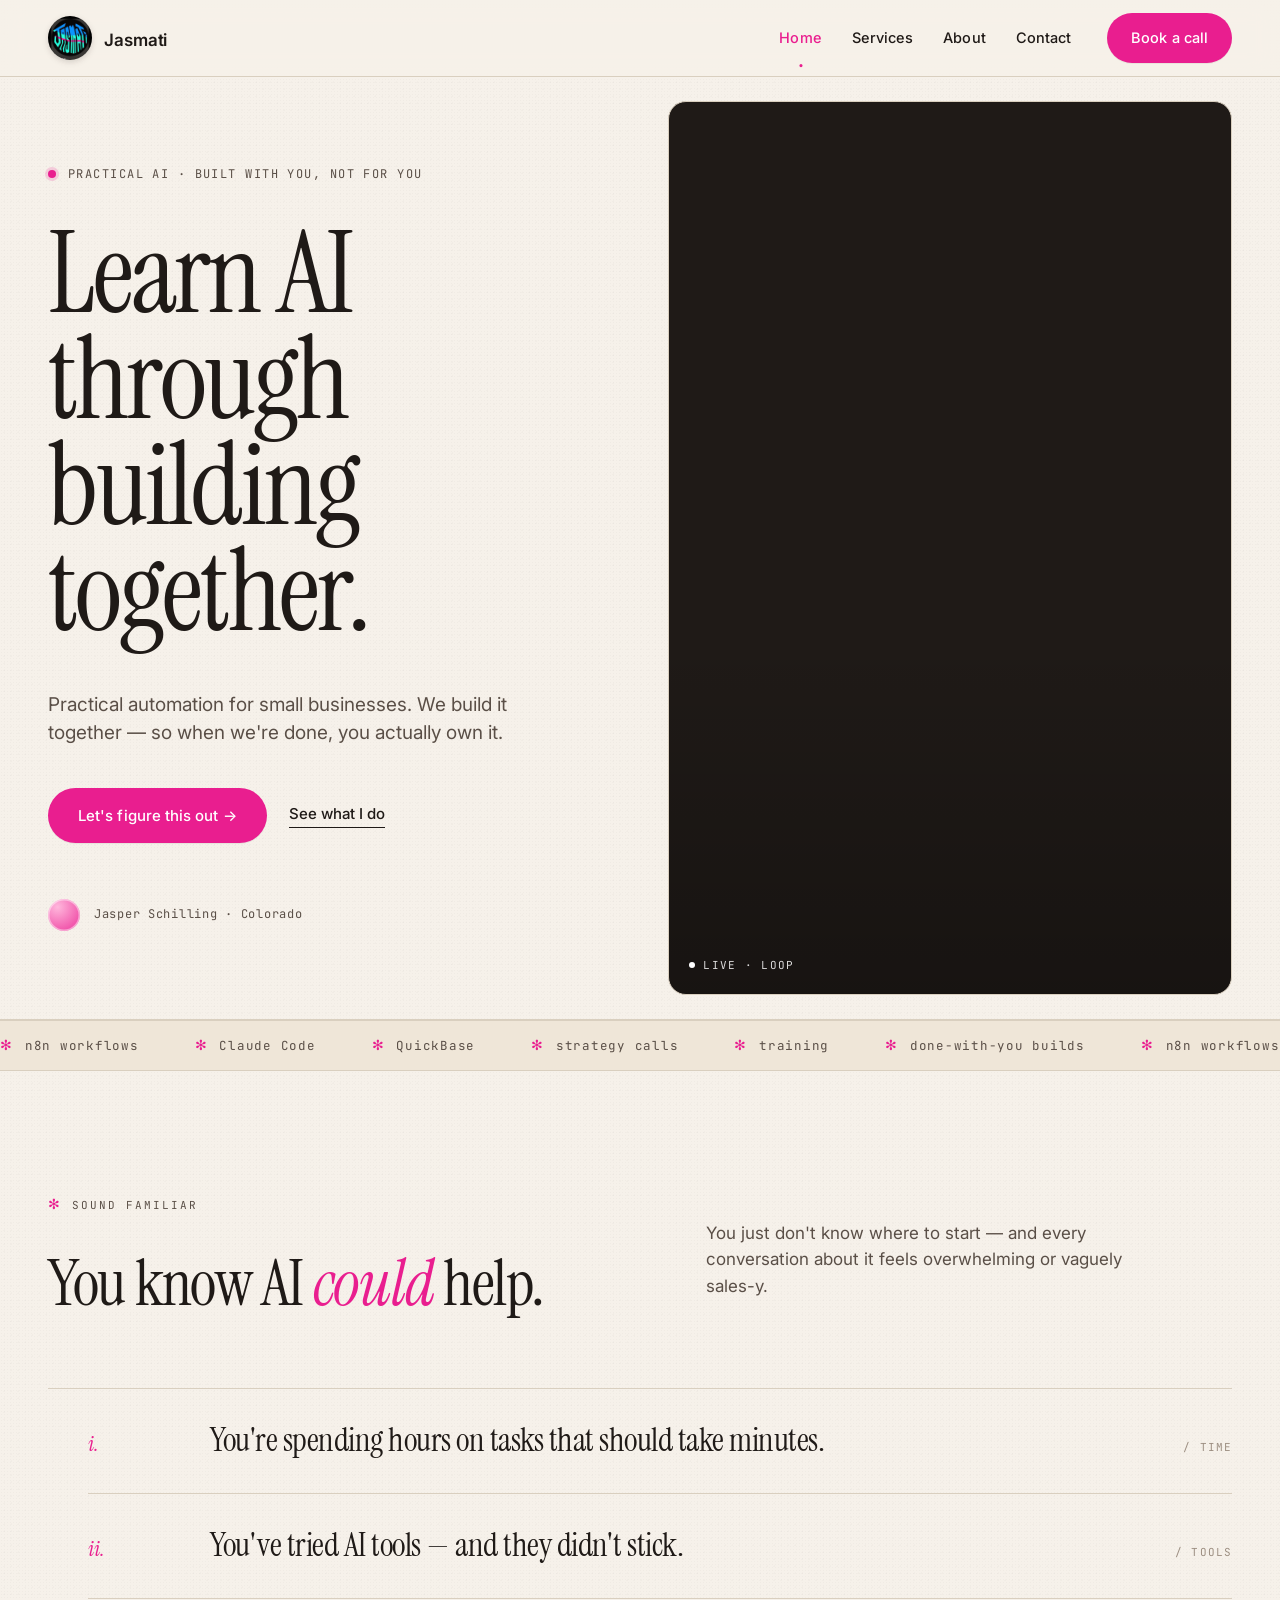
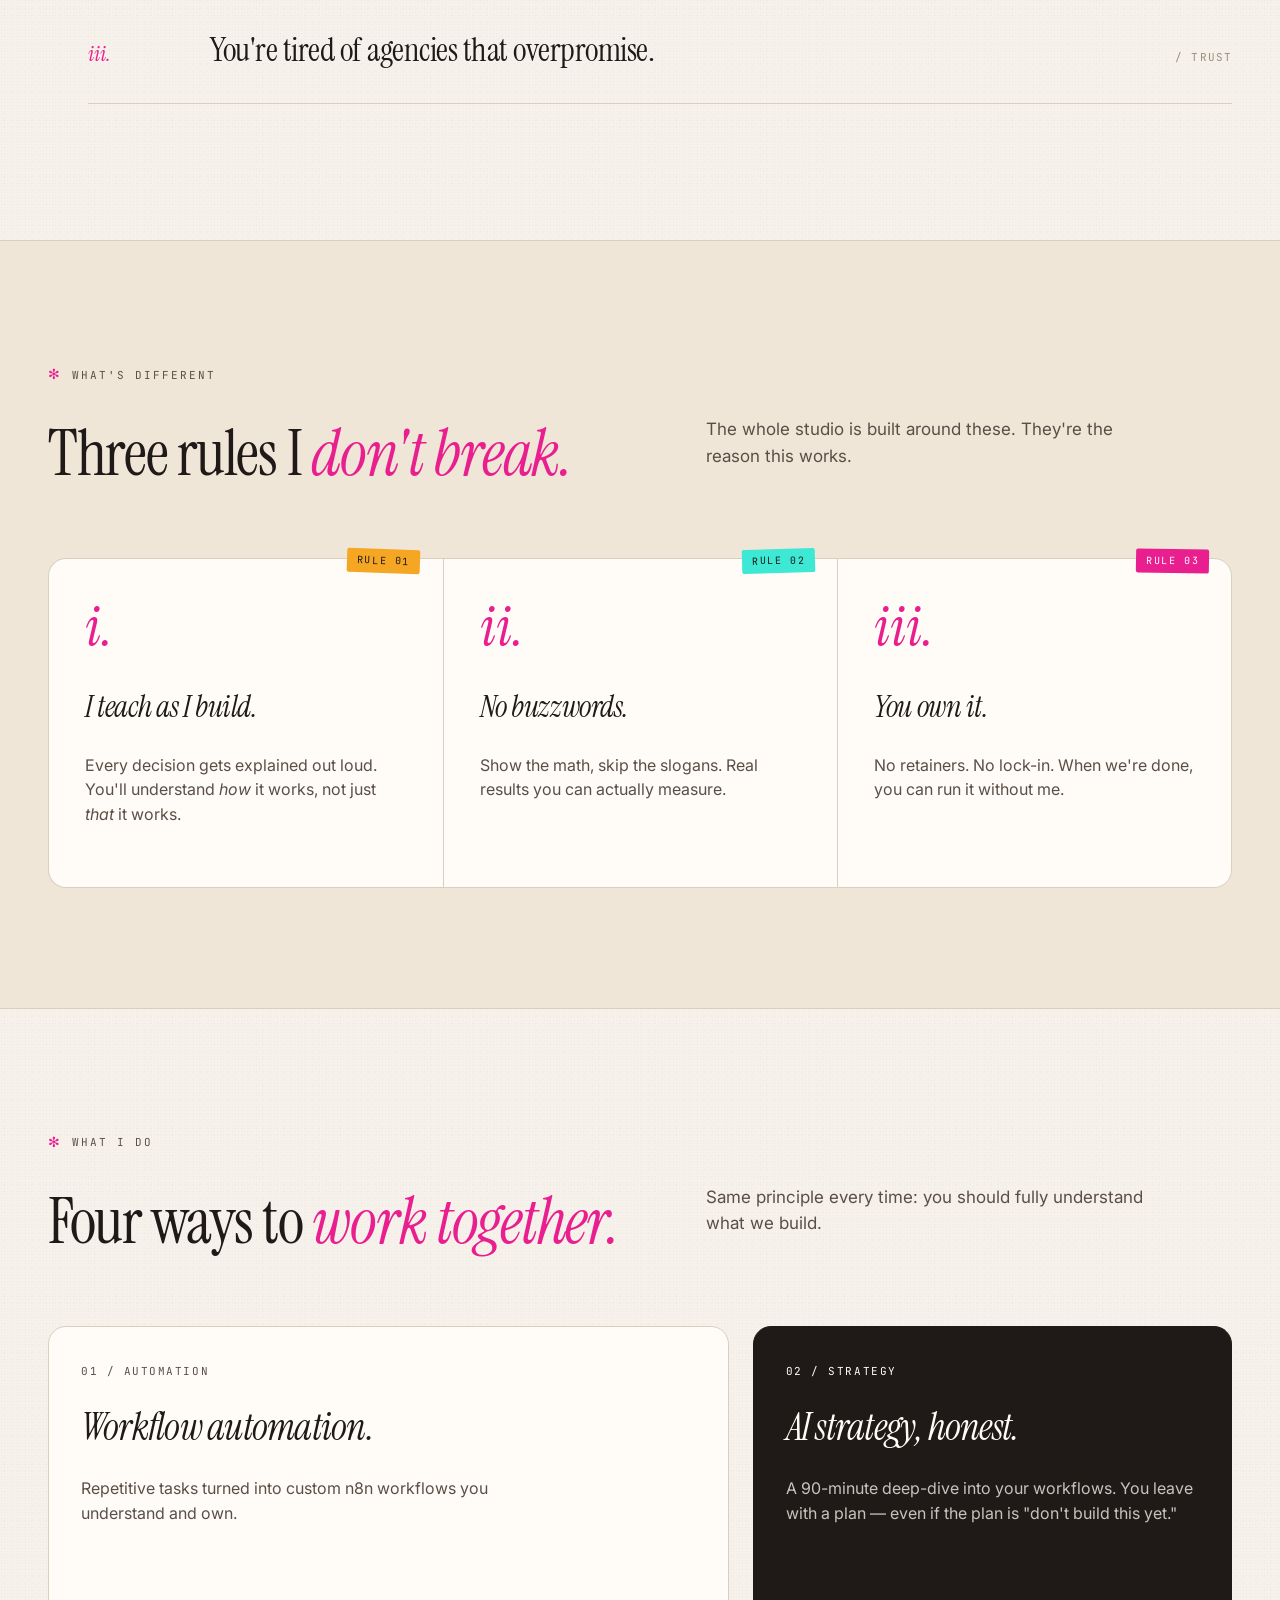
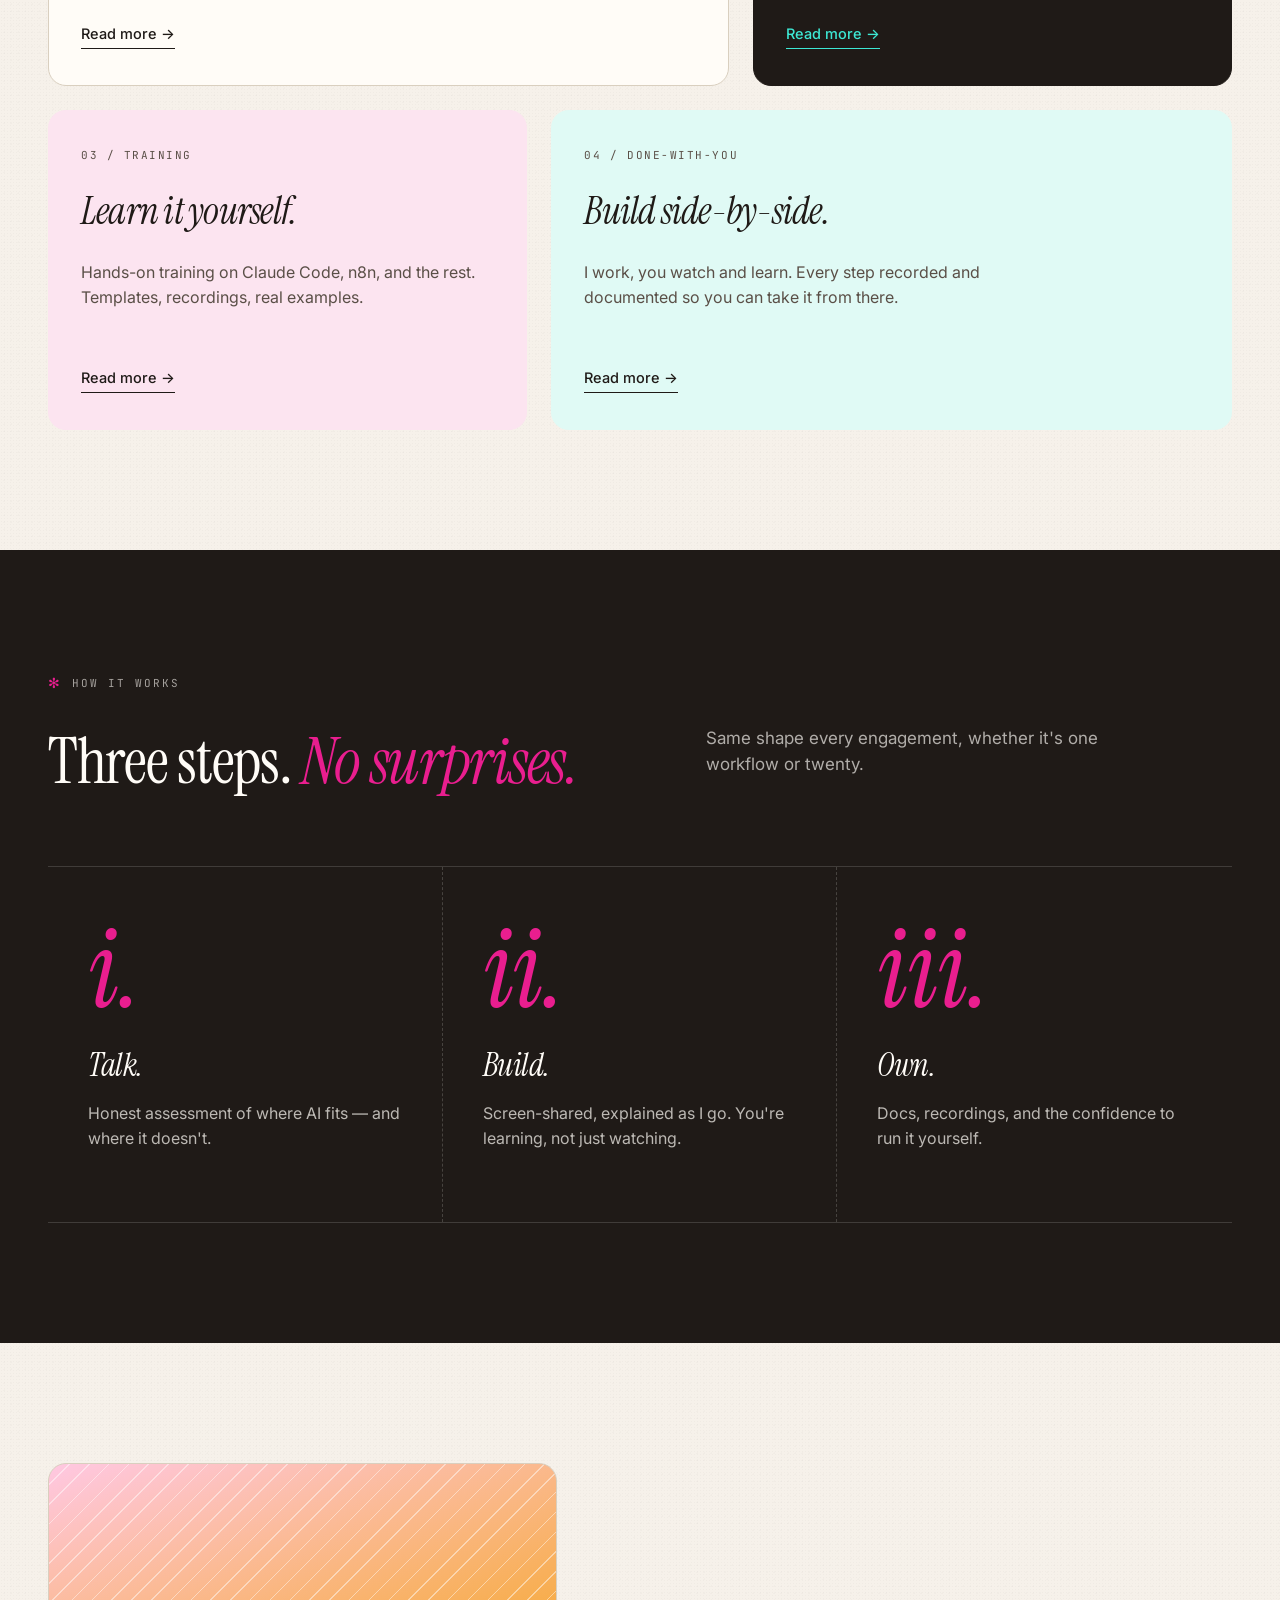
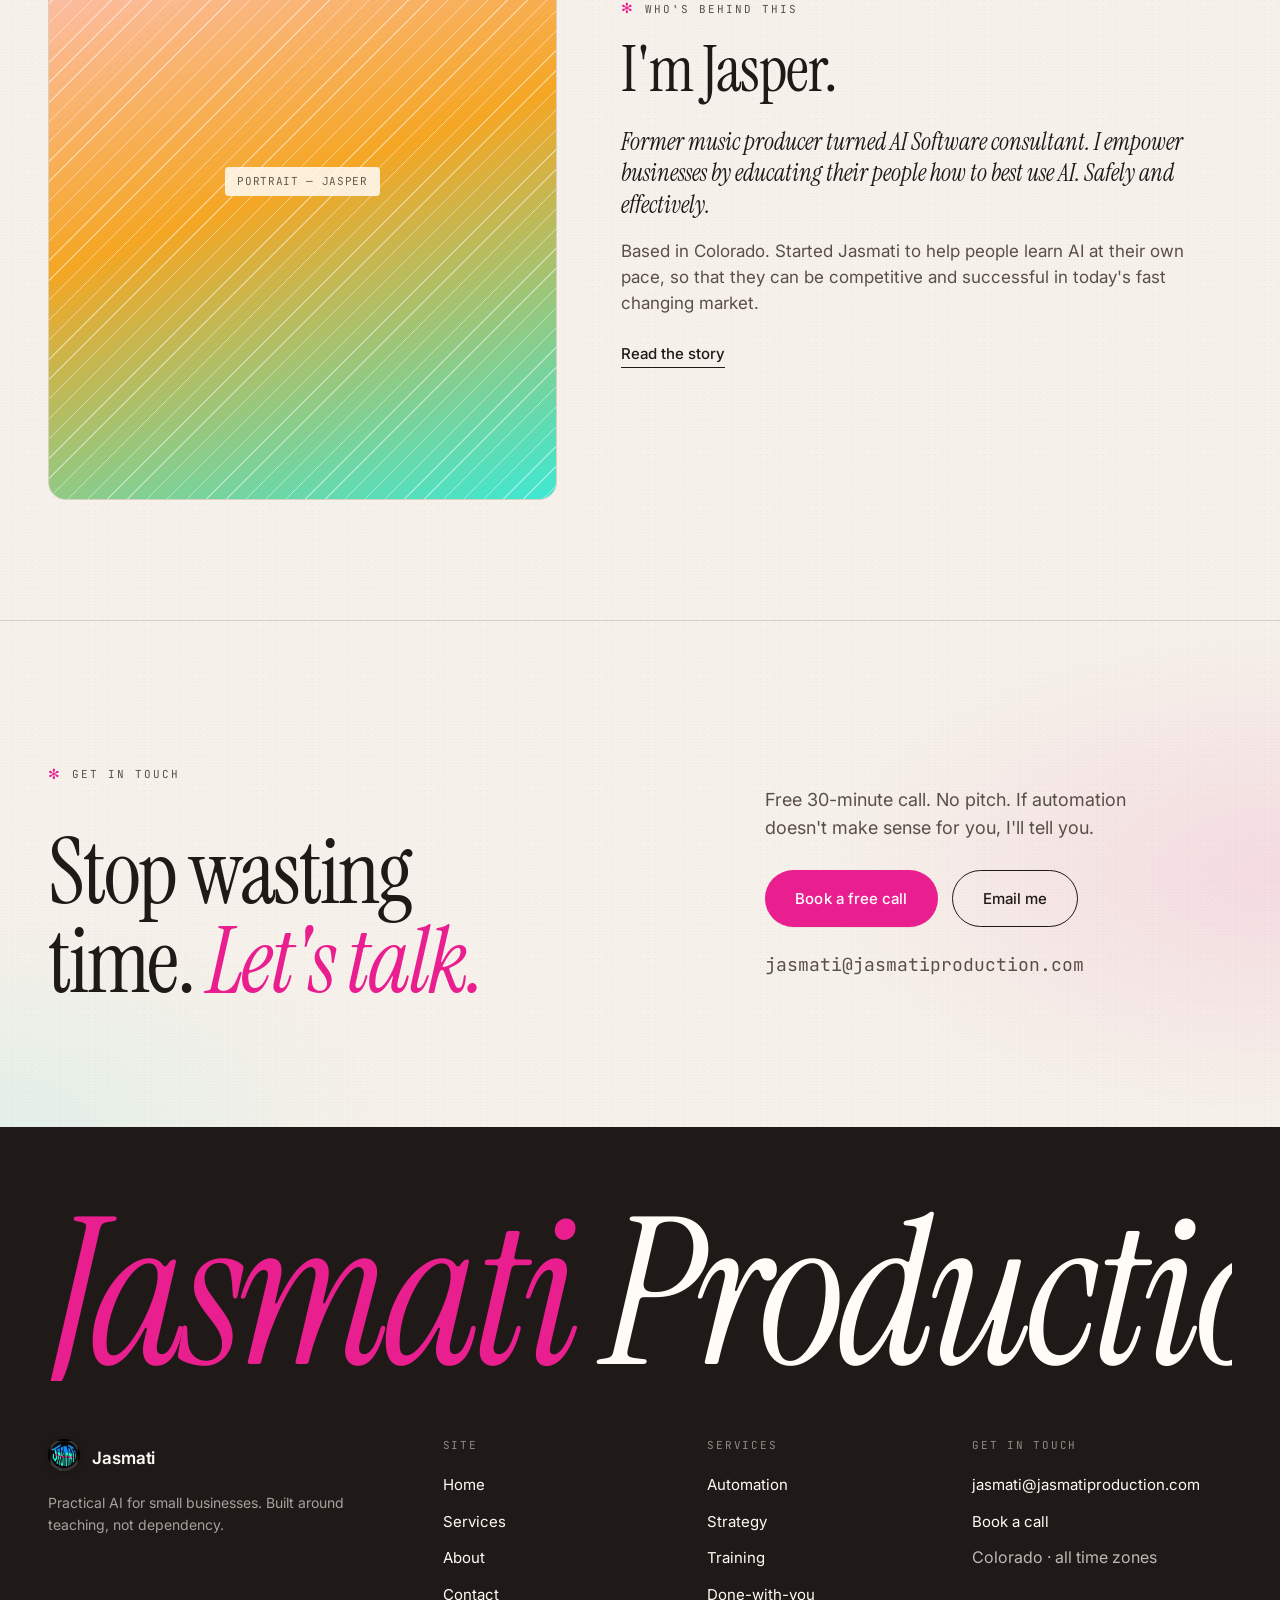
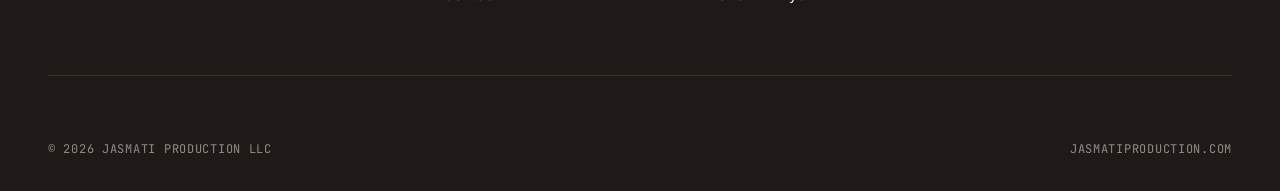
==== index.html @ cd2807f2 "Initial commit: Jasmati Production website Co-Authored-By: Claude Sonnet 4.5 <noreply@anthropic.com>" ====
<!DOCTYPE html>
<html lang="en">
<head>
<meta charset="UTF-8" />
<meta name="viewport" content="width=device-width, initial-scale=1.0" />
<title>Jasmati Production — AI shouldn't feel complicated.</title>
<link rel="preconnect" href="https://fonts.googleapis.com">
<link rel="preconnect" href="https://fonts.gstatic.com" crossorigin>
<link href="https://fonts.googleapis.com/css2?family=Inter:wght@400;500;600;700&family=Instrument+Serif:ital@0;1&family=JetBrains+Mono:wght@400;500&display=swap" rel="stylesheet">
<link rel="stylesheet" href="assets/styles.css?v=2" />
</head>
<body>

<header class="site-header">
  <div class="container site-header__inner">
    <a href="index.html" class="brand">
      <img class="logo-img" src="assets/jasmati-logo.png" alt="Jasmati" />
      <span class="brand__name"><b>Jasmati</b></span>
    </a>
    <nav class="nav">
      <div class="nav__links">
        <a href="index.html" class="is-active">Home</a>
        <a href="services.html">Services</a>
        <a href="about.html">About</a>
        <a href="contact.html">Contact</a>
      </div>
      <a href="contact.html" class="btn btn--pink">Book a call</a>
    </nav>
  </div>
</header>

<!-- HERO -->
<section class="hero">
  <div class="container hero__inner" style="font-size: 2px">
    <div class="hero__copy">
      <span class="hero__kicker"><span class="dot"></span>Practical AI · built with you, not for you</span>
      <h1>Learn AI through building together.<span class="serif italic accent"></span></h1>
      <p class="hero__sub">Practical automation for small businesses. We build it together — so when we're done, you actually own it.</p>
      <div class="hero__ctas">
        <a href="contact.html" class="btn btn--pink btn--lg">Let's figure this out →</a>
        <a href="services.html" class="arrow-link">See what I do</a>
      </div>
      <div class="hero__signature">
        <span class="swatch"></span>
        <span>Jasper Schilling · Colorado</span>
      </div>
    </div>
    <div class="hero__video-panel">
      <video autoplay muted loop playsinline preload="auto">
        <source src="assets/jasmati-hero.mp4" type="video/mp4" />
      </video>
      <div class="hero__video-tag">live · loop</div>
    </div>
  </div>
</section>

<!-- TICKER -->
<div class="hero-ticker">
  <div class="hero-ticker__track">
    <span>n8n workflows</span><span>Claude Code</span><span>QuickBase</span><span>strategy calls</span><span>training</span><span>done-with-you builds</span>
    <span>n8n workflows</span><span>Claude Code</span><span>QuickBase</span><span>strategy calls</span><span>training</span><span>done-with-you builds</span>
  </div>
</div>

<!-- PROBLEM -->
<section class="section">
  <div class="container">
    <div class="split-heading reveal">
      <div>
        <span class="eyebrow">Sound familiar</span>
        <h2 style="margin-top:18px;">You know AI <span class="serif italic accent">could</span> help.</h2>
      </div>
      <p>You just don't know where to start — and every conversation about it feels overwhelming or vaguely sales-y.</p>
    </div>
    <ul class="pain-list reveal">
      <li class="pain-item">
        <span class="pain-item__num">i.</span>
        <span class="pain-item__text">You're spending hours on tasks that should take minutes.</span>
        <span class="pain-item__tag">/ time</span>
      </li>
      <li class="pain-item">
        <span class="pain-item__num">ii.</span>
        <span class="pain-item__text">You've tried AI tools — and they didn't stick.</span>
        <span class="pain-item__tag">/ tools</span>
      </li>
      <li class="pain-item">
        <span class="pain-item__num">iii.</span>
        <span class="pain-item__text">You're tired of agencies that overpromise.</span>
        <span class="pain-item__tag">/ trust</span>
      </li>
    </ul>
  </div>
</section>

<!-- PILLARS -->
<section class="section section--cream">
  <div class="container">
    <div class="split-heading reveal">
      <div>
        <span class="eyebrow">What's different</span>
        <h2 style="margin-top:18px;">Three rules I <span class="serif italic accent">don't break.</span></h2>
      </div>
      <p>The whole studio is built around these. They're the reason this works.</p>
    </div>
    <div class="pillars reveal">
      <div class="pillar">
        <span class="pillar__tape">Rule 01</span>
        <div class="pillar__num">i.</div>
        <h3>I teach as I build.</h3>
        <p>Every decision gets explained out loud. You'll understand <em>how</em> it works, not just <em>that</em> it works.</p>
      </div>
      <div class="pillar">
        <span class="pillar__tape">Rule 02</span>
        <div class="pillar__num">ii.</div>
        <h3>No buzzwords.</h3>
        <p>Show the math, skip the slogans. Real results you can actually measure.</p>
      </div>
      <div class="pillar">
        <span class="pillar__tape">Rule 03</span>
        <div class="pillar__num">iii.</div>
        <h3>You own it.</h3>
        <p>No retainers. No lock-in. When we're done, you can run it without me.</p>
      </div>
    </div>
  </div>
</section>

<!-- SERVICES PREVIEW -->
<section class="section">
  <div class="container">
    <div class="split-heading reveal">
      <div>
        <span class="eyebrow">What I do</span>
        <h2 style="margin-top:18px;">Four ways to <span class="serif italic accent">work together.</span></h2>
      </div>
      <p>Same principle every time: you should fully understand what we build.</p>
    </div>
    <div class="svc-grid reveal">
      <a class="svc svc--1" href="services.html#workflow">
        <span class="svc__num">01 / Automation</span>
        <h3>Workflow automation.</h3>
        <p>Repetitive tasks turned into custom n8n workflows you understand and own.</p>
        <span class="svc__cta">Read more →</span>
      </a>
      <a class="svc svc--2" href="services.html#strategy">
        <span class="svc__num">02 / Strategy</span>
        <h3>AI strategy, honest.</h3>
        <p>A 90-minute deep-dive into your workflows. You leave with a plan — even if the plan is "don't build this yet."</p>
        <span class="svc__cta">Read more →</span>
      </a>
      <a class="svc svc--3" href="services.html#training">
        <span class="svc__num">03 / Training</span>
        <h3>Learn it yourself.</h3>
        <p>Hands-on training on Claude Code, n8n, and the rest. Templates, recordings, real examples.</p>
        <span class="svc__cta">Read more →</span>
      </a>
      <a class="svc svc--4" href="services.html#dwy">
        <span class="svc__num">04 / Done-with-you</span>
        <h3>Build side-by-side.</h3>
        <p>I work, you watch and learn. Every step recorded and documented so you can take it from there.</p>
        <span class="svc__cta">Read more →</span>
      </a>
    </div>
  </div>
</section>

<!-- PROCESS -->
<section class="section section--ink" id="how-it-works">
  <div class="container">
    <div class="split-heading reveal">
      <div>
        <span class="eyebrow">How it works</span>
        <h2 style="margin-top:18px;color:var(--paper);">Three steps. <span class="serif italic accent">No surprises.</span></h2>
      </div>
      <p style="color:rgba(255,252,247,0.65);">Same shape every engagement, whether it's one workflow or twenty.</p>
    </div>
    <div class="process reveal">
      <div class="process__step">
        <div class="process__num">i.</div>
        <h3>Talk.</h3>
        <p>Honest assessment of where AI fits — and where it doesn't.</p>
      </div>
      <div class="process__step">
        <div class="process__num">ii.</div>
        <h3>Build.</h3>
        <p>Screen-shared, explained as I go. You're learning, not just watching.</p>
      </div>
      <div class="process__step">
        <div class="process__num">iii.</div>
        <h3>Own.</h3>
        <p>Docs, recordings, and the confidence to run it yourself.</p>
      </div>
    </div>
  </div>
</section>

<!-- ABOUT PREVIEW -->
<section class="section">
  <div class="container">
    <div class="about-preview reveal">
      <div class="about-preview__photo">
        <span>portrait — jasper</span>
      </div>
      <div>
        <span class="eyebrow">Who's behind this</span>
        <h2 style="margin-top:18px;margin-bottom:24px;">I'm Jasper.</h2>
        <p class="lede">Former music producer turned AI Software consultant.

I empower businesses by educating their people how to best use AI. Safely and effectively.</p>
        <p>Based in Colorado. Started Jasmati to help people learn AI at their own pace, so that they can be competitive and successful in today's fast changing market.</p>
        <div style="margin-top:24px;"><a href="about.html" class="arrow-link">Read the story</a></div>
      </div>
    </div>
  </div>
</section>

<!-- CTA -->
<section class="cta-block">
  <div class="container">
    <div class="cta-block__inner">
      <div>
        <span class="eyebrow" style="margin-bottom:24px;">Get in touch</span>
        <h2 style="margin-top:18px;">Stop wasting time. <span class="serif italic accent">Let's talk.</span></h2>
      </div>
      <div>
        <p>Free 30-minute call. No pitch. If automation doesn't make sense for you, I'll tell you.</p>
        <div class="cta-block__actions">
          <a href="contact.html" class="btn btn--pink btn--lg">Book a free call</a>
          <a href="mailto:jasmati@jasmatiproduction.com" class="btn btn--secondary btn--lg">Email me</a>
        </div>
        <p class="cta-block__email">jasmati@jasmatiproduction.com</p>
      </div>
    </div>
  </div>
</section>

<!-- FOOTER -->
<footer class="site-footer">
  <div class="container">
    <div class="site-footer__big"><em>Jasmati</em> Production</div>
    <div class="site-footer__top">
      <div class="site-footer__col site-footer__brand">
        <a href="index.html" class="brand">
          <img class="logo-img logo-img--sm" src="assets/jasmati-logo.png" alt="Jasmati" />
          <span class="brand__name"><b>Jasmati</b></span>
        </a>
        <p>Practical AI for small businesses. Built around teaching, not dependency.</p>
      </div>
      <div class="site-footer__col">
        <h4>Site</h4>
        <ul>
          <li><a href="index.html">Home</a></li>
          <li><a href="services.html">Services</a></li>
          <li><a href="about.html">About</a></li>
          <li><a href="contact.html">Contact</a></li>
        </ul>
      </div>
      <div class="site-footer__col">
        <h4>Services</h4>
        <ul>
          <li><a href="services.html#workflow">Automation</a></li>
          <li><a href="services.html#strategy">Strategy</a></li>
          <li><a href="services.html#training">Training</a></li>
          <li><a href="services.html#dwy">Done-with-you</a></li>
        </ul>
      </div>
      <div class="site-footer__col">
        <h4>Get in touch</h4>
        <ul>
          <li><a href="mailto:jasmati@jasmatiproduction.com">jasmati@jasmatiproduction.com</a></li>
          <li><a href="contact.html">Book a call</a></li>
          <li>Colorado · all time zones</li>
        </ul>
      </div>
    </div>
    <div class="site-footer__bottom">
      <span>© 2026 Jasmati Production LLC</span>
      <span>jasmatiproduction.com</span>
    </div>
  </div>
</footer>

<script src="assets/site.js"></script>
</body>
</html>
---- assets/styles.css ----
/* Jasmati Production — editorial v2 */

:root {
  --pink: #E91E8F;
  --pink-dark: #C8186F;
  --pink-soft: #FCE4F0;
  --pink-deep: #6E1A5C;
  --mint: #3DE8D4;
  --mint-deep: #0FA193;
  --mint-soft: #E0FAF5;
  --gold: #F5A623;
  --gold-soft: #FFF3DD;

  --bg: #F6F1EA;          /* warmer cream */
  --bg-2: #EFE6D8;
  --paper: #FFFCF7;        /* off-white card */
  --ink: #1F1A17;          /* warm near-black */
  --ink-2: #5A4F47;
  --ink-3: #9C8E81;
  --rule: #D9CFBF;

  --container: 1240px;
  --pad-x: 28px;

  --sans: "Inter", -apple-system, BlinkMacSystemFont, "Segoe UI", sans-serif;
  --serif: "Instrument Serif", "Cormorant Garamond", "Times New Roman", Georgia, serif;
  --mono: "JetBrains Mono", "SF Mono", Menlo, monospace;
}

* { box-sizing: border-box; }

html, body {
  margin: 0; padding: 0;
  background: var(--bg);
  color: var(--ink);
  font-family: var(--sans);
  font-size: 16px;
  line-height: 1.55;
  -webkit-font-smoothing: antialiased;
  -moz-osx-font-smoothing: grayscale;
}

/* paper grain on body */
body {
  background-image:
    radial-gradient(rgba(31,26,23,0.025) 1px, transparent 1px),
    radial-gradient(rgba(31,26,23,0.02) 1px, transparent 1px);
  background-size: 3px 3px, 7px 7px;
  background-position: 0 0, 1px 2px;
}

img, video { max-width: 100%; display: block; }
a { color: var(--pink); text-decoration: none; }
a:hover { text-decoration: underline; }

h1, h2, h3, h4 { margin: 0; color: var(--ink); text-wrap: balance; }
h1 {
  font-family: var(--serif);
  font-weight: 400;
  font-size: clamp(56px, 9vw, 132px);
  line-height: 0.92;
  letter-spacing: -0.025em;
}
h2 {
  font-family: var(--serif);
  font-weight: 400;
  font-size: clamp(36px, 5vw, 68px);
  line-height: 1.0;
  letter-spacing: -0.02em;
}
h3 {
  font-family: var(--sans);
  font-weight: 600;
  font-size: 20px;
  letter-spacing: -0.01em;
  line-height: 1.25;
}
.serif { font-family: var(--serif); font-weight: 400; }
.italic { font-style: italic; }
.accent { color: var(--pink); }
.accent-mint { color: var(--mint-deep); }

.container {
  max-width: var(--container);
  margin: 0 auto;
  padding: 0 var(--pad-x);
}

/* ============ HEADER ============ */
.site-header {
  position: sticky; top: 0; z-index: 50;
  background: rgba(246,241,234,0.78);
  backdrop-filter: saturate(140%) blur(14px);
  -webkit-backdrop-filter: saturate(140%) blur(14px);
  border-bottom: 1px solid var(--rule);
}
.site-header__inner {
  display: flex; align-items: center; justify-content: space-between;
  height: 76px;
}
.brand {
  display: flex; align-items: center; gap: 12px;
  color: var(--ink);
}
.brand:hover { text-decoration: none; }
.brand__name {
  font-family: var(--serif);
  font-weight: 400;
  font-size: 24px;
  letter-spacing: -0.01em;
  font-style: italic;
}
.brand__name b { font-style: normal; font-family: var(--sans); font-weight: 600; font-size: 17px; letter-spacing: -0.005em; }

/* real logo image */
.logo-img {
  width: 44px; height: 44px;
  border-radius: 50%;
  flex: 0 0 auto;
  background: #000;
  object-fit: cover;
  box-shadow: 0 2px 6px rgba(0,0,0,0.15);
}
.logo-img--sm { width: 32px; height: 32px; }
.logo-img--lg { width: 120px; height: 120px; border-radius: 50%; }

/* placeholder logo badge — JM monogram + watercolor */
.logo-badge {
  width: 44px; height: 44px;
  border-radius: 50%;
  position: relative;
  overflow: hidden;
  flex: 0 0 auto;
  background:
    radial-gradient(120% 120% at 30% 25%, #FFB7DC 0%, #E91E8F 38%, #6E1A6A 100%);
  box-shadow: inset 0 0 0 1.5px rgba(255,255,255,0.45), 0 2px 6px rgba(0,0,0,0.08);
  display: grid; place-items: center;
}
.logo-badge::before {
  content: "";
  position: absolute; inset: 0;
  background:
    radial-gradient(40% 40% at 75% 25%, rgba(245,166,35,0.6), transparent 70%),
    radial-gradient(50% 50% at 20% 80%, rgba(61,232,212,0.6), transparent 70%);
  mix-blend-mode: screen;
}
.logo-badge__mark {
  position: relative;
  font-family: var(--serif);
  font-style: italic;
  font-weight: 500;
  color: #fff;
  font-size: 22px;
  letter-spacing: -0.02em;
  text-shadow: 0 1px 2px rgba(0,0,0,0.25);
}
.logo-badge--lg { width: 120px; height: 120px; }
.logo-badge--lg .logo-badge__mark { font-size: 56px; }
.logo-badge--sm { width: 32px; height: 32px; }
.logo-badge--sm .logo-badge__mark { font-size: 16px; }

.nav { display: flex; align-items: center; gap: 36px; }
.nav__links { display: flex; gap: 30px; }
.nav__links a {
  color: var(--ink);
  font-size: 14.5px;
  font-weight: 500;
  letter-spacing: 0.005em;
  position: relative;
}
.nav__links a:hover { color: var(--pink); text-decoration: none; }
.nav__links a.is-active { color: var(--pink); }
.nav__links a.is-active::after {
  content: "·"; color: var(--pink);
  position: absolute; left: 50%; bottom: -16px;
  transform: translateX(-50%);
  font-size: 22px; line-height: 0;
}

/* ============ BUTTONS ============ */
.btn {
  display: inline-flex; align-items: center; gap: 8px;
  padding: 14px 24px;
  border-radius: 999px;
  font-family: var(--sans);
  font-weight: 500;
  font-size: 14.5px;
  border: none;
  cursor: pointer;
  transition: transform 0.15s ease, box-shadow 0.15s ease, background 0.15s ease, color 0.15s ease;
  text-decoration: none;
  letter-spacing: 0.005em;
}
.btn--primary {
  background: var(--ink);
  color: var(--paper);
}
.btn--primary:hover {
  background: var(--pink);
  transform: translateY(-1px);
  text-decoration: none;
}
.btn--pink {
  background: var(--pink);
  color: #fff;
  box-shadow: 0 1px 0 rgba(0,0,0,0.06);
}
.btn--pink:hover { background: var(--pink-dark); transform: translateY(-1px); text-decoration: none; }
.btn--secondary {
  background: transparent;
  color: var(--ink);
  border: 1px solid var(--ink);
}
.btn--secondary:hover { background: var(--ink); color: var(--paper); text-decoration: none; }
.btn--lg { padding: 16px 30px; font-size: 15px; }

.arrow-link {
  color: var(--ink);
  font-weight: 500;
  font-size: 15px;
  display: inline-flex; align-items: center; gap: 8px;
  border-bottom: 1px solid var(--ink);
  padding-bottom: 2px;
}
.arrow-link:hover { color: var(--pink); border-color: var(--pink); text-decoration: none; }

/* ============ EYEBROW ============ */
.eyebrow {
  display: inline-flex; align-items: center; gap: 10px;
  font-family: var(--mono);
  font-size: 11px;
  font-weight: 400;
  letter-spacing: 0.18em;
  text-transform: uppercase;
  color: var(--ink-2);
}
.eyebrow::before {
  content: "✻"; color: var(--pink); font-family: var(--serif); font-size: 14px;
}

/* ============ HERO ============ */
.hero {
  position: relative;
  min-height: calc(100vh - 76px);
  display: flex;
  align-items: stretch;
  overflow: hidden;
  isolation: isolate;
  border-bottom: 1px solid var(--rule);
}
.hero__inner {
  width: 100%;
  display: grid;
  grid-template-columns: 1.1fr 1fr;
  gap: 0;
  position: relative;
  z-index: 1;
}
.hero__copy {
  padding: 88px 64px 88px 0;
  display: flex;
  flex-direction: column;
  justify-content: center;
  position: relative;
  max-width: 760px;
}
.hero__kicker {
  display: inline-flex; align-items: center; gap: 12px;
  font-family: var(--mono);
  font-size: 12px;
  letter-spacing: 0.12em;
  color: var(--ink-2);
  margin-bottom: 36px;
  text-transform: uppercase;
}
.hero__kicker .dot {
  width: 8px; height: 8px; border-radius: 50%;
  background: var(--pink);
  box-shadow: 0 0 0 3px rgba(233,30,143,0.18);
  animation: pulse 2.4s ease-in-out infinite;
}
@keyframes pulse {
  0%, 100% { box-shadow: 0 0 0 3px rgba(233,30,143,0.18); }
  50% { box-shadow: 0 0 0 6px rgba(233,30,143,0.06); }
}
.hero h1 {
  margin-bottom: 28px;
}
.hero h1 .strike {
  position: relative; display: inline-block;
  color: var(--ink-3);
}
.hero h1 .strike::after {
  content: ""; position: absolute;
  left: -2%; right: -2%; top: 52%;
  height: 6px; background: var(--pink);
  border-radius: 4px;
  transform: rotate(-2deg);
}
.hero__sub {
  font-size: 19px;
  color: var(--ink-2);
  max-width: 480px;
  margin-bottom: 40px;
  line-height: 1.5;
}
.hero__ctas {
  display: flex; align-items: center; gap: 22px; flex-wrap: wrap;
}
.hero__signature {
  margin-top: auto;
  padding-top: 56px;
  display: flex; align-items: center; gap: 14px;
  font-family: var(--mono);
  font-size: 12px;
  color: var(--ink-2);
  letter-spacing: 0.06em;
}
.hero__signature .swatch {
  width: 32px; height: 32px; border-radius: 50%;
  background:
    radial-gradient(120% 120% at 30% 25%, #FFB7DC 0%, #E91E8F 100%);
  box-shadow: inset 0 0 0 1.5px rgba(255,255,255,0.45);
}

/* video panel right */
.hero__video-panel {
  position: relative;
  overflow: hidden;
  margin: 24px 0 24px 0;
  border-radius: 18px;
  border: 1px solid var(--rule);
  background: var(--ink);
}
.hero__video-panel video {
  width: 100%; height: 100%;
  object-fit: cover;
  position: absolute; inset: 0;
}
.hero__video-panel::after {
  content: "";
  position: absolute; inset: 0;
  background: linear-gradient(180deg, transparent 60%, rgba(0,0,0,0.25) 100%);
  pointer-events: none;
}
.hero__video-tag {
  position: absolute; left: 20px; bottom: 20px; z-index: 2;
  font-family: var(--mono);
  font-size: 11px;
  letter-spacing: 0.12em;
  color: rgba(255,255,255,0.85);
  text-transform: uppercase;
  display: flex; align-items: center; gap: 8px;
}
.hero__video-tag::before {
  content: ""; width: 6px; height: 6px; border-radius: 50%;
  background: #fff; animation: pulse 2.4s ease-in-out infinite;
}

/* hero ticker — bottom strip */
.hero-ticker {
  border-top: 1px solid var(--rule);
  border-bottom: 1px solid var(--rule);
  background: var(--bg-2);
  overflow: hidden;
  font-family: var(--mono);
  font-size: 12.5px;
  letter-spacing: 0.06em;
  color: var(--ink-2);
}
.hero-ticker__track {
  display: flex; gap: 56px;
  padding: 14px 0;
  white-space: nowrap;
  animation: ticker 40s linear infinite;
  width: max-content;
}
.hero-ticker__track span { display: inline-flex; align-items: center; gap: 12px; }
.hero-ticker__track span::before {
  content: "✻"; color: var(--pink); font-family: var(--serif); font-size: 14px;
}
@keyframes ticker {
  from { transform: translateX(0); }
  to   { transform: translateX(-50%); }
}

/* ============ SECTIONS ============ */
.section { padding: 120px 0; }
.section--tight { padding: 72px 0; }
.section--cream { background: var(--bg-2); border-top: 1px solid var(--rule); border-bottom: 1px solid var(--rule); }
.section--ink { background: var(--ink); color: var(--paper); }
.section--ink h2, .section--ink h3 { color: var(--paper); }
.section--ink .eyebrow { color: rgba(255,252,247,0.6); }

.split-heading {
  display: grid;
  grid-template-columns: minmax(0, 1.1fr) minmax(0, 1fr);
  gap: 80px;
  align-items: end;
  margin-bottom: 72px;
}
.split-heading p {
  color: var(--ink-2);
  font-size: 17px;
  max-width: 460px;
}
.split-heading .eyebrow { margin-bottom: 18px; }

/* ============ PAIN LIST ============ */
.pain-list {
  display: grid;
  grid-template-columns: 1fr;
  border-top: 1px solid var(--rule);
}
.pain-item {
  display: grid;
  grid-template-columns: 90px 1fr auto;
  gap: 32px;
  padding: 32px 0;
  border-bottom: 1px solid var(--rule);
  align-items: baseline;
  transition: padding-left 0.2s ease;
}
.pain-item:hover { padding-left: 12px; }
.pain-item__num {
  font-family: var(--serif);
  font-style: italic;
  color: var(--pink);
  font-size: 22px;
}
.pain-item__text {
  font-family: var(--serif);
  font-size: clamp(24px, 2.6vw, 34px);
  font-weight: 400;
  line-height: 1.15;
  letter-spacing: -0.015em;
}
.pain-item__tag {
  font-family: var(--mono);
  font-size: 11px;
  color: var(--ink-3);
  letter-spacing: 0.1em;
  text-transform: uppercase;
}

/* ============ PILLARS — scroll cards ============ */
.pillars {
  display: grid;
  grid-template-columns: repeat(3, 1fr);
  gap: 0;
}
.pillar {
  padding: 40px 36px 44px;
  background: var(--paper);
  border: 1px solid var(--rule);
  position: relative;
  display: flex; flex-direction: column;
  min-height: 320px;
}
.pillar:nth-child(1) { border-radius: 18px 0 0 18px; border-right-width: 0; }
.pillar:nth-child(2) { border-right-width: 0; }
.pillar:nth-child(3) { border-radius: 0 18px 18px 0; }
.pillar__num {
  font-family: var(--serif);
  font-style: italic;
  font-size: 56px;
  color: var(--pink);
  line-height: 1;
  margin-bottom: 36px;
}
.pillar h3 {
  font-family: var(--serif);
  font-style: italic;
  font-weight: 400;
  font-size: 30px;
  letter-spacing: -0.015em;
  margin-bottom: 14px;
  line-height: 1.05;
}
.pillar p { color: var(--ink-2); font-size: 16px; }
.pillar__tape {
  position: absolute; top: -10px; right: 22px;
  font-family: var(--mono); font-size: 10px;
  letter-spacing: 0.16em; text-transform: uppercase;
  background: var(--gold); color: var(--ink);
  padding: 4px 10px; border-radius: 2px;
  transform: rotate(2deg);
}
.pillar:nth-child(2) .pillar__tape { background: var(--mint); transform: rotate(-1.5deg); }
.pillar:nth-child(3) .pillar__tape { background: var(--pink); color: #fff; transform: rotate(1deg); }

/* ============ SERVICES PREVIEW (asymmetric editorial) ============ */
.svc-grid {
  display: grid;
  grid-template-columns: repeat(12, 1fr);
  gap: 24px;
}
.svc {
  background: var(--paper);
  border: 1px solid var(--rule);
  border-radius: 18px;
  padding: 36px 32px;
  display: flex;
  flex-direction: column;
  position: relative;
  text-decoration: none;
  color: inherit;
  overflow: hidden;
  transition: transform 0.2s ease, box-shadow 0.2s ease, border-color 0.2s ease;
}
.svc:hover { transform: translateY(-3px); border-color: var(--pink); box-shadow: 0 18px 40px rgba(31,26,23,0.08); text-decoration: none; }
.svc--1 { grid-column: span 7; min-height: 360px; }
.svc--2 { grid-column: span 5; min-height: 360px; background: var(--ink); color: var(--paper); border-color: var(--ink); }
.svc--2 h3, .svc--2 .svc__num { color: var(--paper); }
.svc--2:hover { border-color: var(--pink); }
.svc--2 .svc__cta { color: var(--mint); }
.svc--3 { grid-column: span 5; min-height: 320px; background: var(--pink-soft); border-color: transparent; }
.svc--4 { grid-column: span 7; min-height: 320px; background: var(--mint-soft); border-color: transparent; }
.svc__num {
  font-family: var(--mono);
  font-size: 11px; letter-spacing: 0.14em; text-transform: uppercase;
  color: var(--ink-2);
  margin-bottom: 28px;
}
.svc h3 {
  font-family: var(--serif);
  font-style: italic;
  font-weight: 400;
  font-size: clamp(28px, 3vw, 38px);
  letter-spacing: -0.02em;
  margin-bottom: 14px;
  line-height: 1.0;
}
.svc h3 .alt { font-style: normal; font-family: var(--sans); font-weight: 600; font-size: 0.85em; letter-spacing: -0.01em; }
.svc p {
  color: var(--ink-2);
  font-size: 16px;
  margin-bottom: 28px;
  flex: 1;
  max-width: 420px;
}
.svc--2 p { color: rgba(255,252,247,0.75); }
.svc__cta {
  font-family: var(--sans);
  font-weight: 500;
  color: var(--ink);
  font-size: 14.5px;
  display: inline-flex; align-items: center; gap: 6px;
  border-bottom: 1px solid currentColor;
  padding-bottom: 2px;
  align-self: flex-start;
}

/* ============ PROCESS — horizontal manuscript ============ */
.process {
  display: grid;
  grid-template-columns: repeat(3, 1fr);
  gap: 0;
  position: relative;
  border-top: 1px solid rgba(255,252,247,0.15);
  border-bottom: 1px solid rgba(255,252,247,0.15);
}
.process__step {
  padding: 56px 40px;
  position: relative;
  border-right: 1px dashed rgba(255,252,247,0.18);
}
.process__step:last-child { border-right: none; }
.process__num {
  font-family: var(--serif);
  font-style: italic;
  font-size: 110px;
  font-weight: 400;
  color: var(--pink);
  line-height: 0.85;
  margin-bottom: 28px;
  letter-spacing: -0.02em;
}
.process__step h3 {
  font-family: var(--serif);
  font-style: italic;
  font-weight: 400;
  font-size: 32px;
  margin-bottom: 12px;
  letter-spacing: -0.015em;
  color: var(--paper);
}
.process__step p { color: rgba(255,252,247,0.7); font-size: 16px; max-width: 320px; }

/* ============ ABOUT PREVIEW ============ */
.about-preview {
  display: grid;
  grid-template-columns: 1fr 1.2fr;
  gap: 64px;
  align-items: center;
}
.about-preview__photo {
  aspect-ratio: 4/5;
  border-radius: 18px;
  background:
    repeating-linear-gradient(135deg, rgba(255,255,255,0.45) 0 1px, transparent 1px 14px),
    linear-gradient(160deg, #FFC8E2 0%, #F5A623 50%, #3DE8D4 100%);
  display: grid; place-items: center;
  position: relative; overflow: hidden;
  border: 1px solid var(--rule);
}
.about-preview__photo span {
  font-family: var(--mono);
  font-size: 11px;
  color: rgba(31,26,23,0.7);
  background: rgba(255,252,247,0.85);
  padding: 6px 12px;
  border-radius: 4px;
  letter-spacing: 0.06em;
  text-transform: uppercase;
}
.about-preview h2 { margin-bottom: 22px; }
.about-preview .lede { font-family: var(--serif); font-size: 24px; font-style: italic; line-height: 1.3; margin-bottom: 18px; color: var(--ink); }
.about-preview p { font-size: 17px; color: var(--ink-2); margin-bottom: 14px; }

/* ============ CTA BLOCK ============ */
.cta-block {
  text-align: left;
  padding: 140px 0 120px;
  border-top: 1px solid var(--rule);
  background:
    radial-gradient(60% 80% at 100% 50%, rgba(233,30,143,0.10), transparent 60%),
    radial-gradient(50% 70% at 0% 100%, rgba(61,232,212,0.10), transparent 60%);
}
.cta-block__inner {
  display: grid;
  grid-template-columns: 1.4fr 1fr;
  gap: 64px;
  align-items: end;
}
.cta-block h2 {
  font-size: clamp(48px, 7vw, 100px);
  letter-spacing: -0.025em;
}
.cta-block p { color: var(--ink-2); font-size: 18px; max-width: 420px; margin-bottom: 28px; }
.cta-block__actions { display: flex; gap: 14px; flex-wrap: wrap; }
.cta-block__email { color: var(--ink-2); font-size: 14px; margin-top: 24px; font-family: var(--mono); }

/* ============ FOOTER ============ */
.site-footer {
  background: var(--ink);
  color: rgba(255,252,247,0.7);
  padding: 80px 0 32px;
}
.site-footer .brand__name { color: var(--paper); }
.site-footer__top {
  display: grid;
  grid-template-columns: 1.6fr 1fr 1fr 1.2fr;
  gap: 48px;
  margin-bottom: 64px;
  padding-bottom: 56px;
  border-bottom: 1px solid rgba(255,252,247,0.12);
}
.site-footer__col h4 {
  font-family: var(--mono);
  font-size: 11px;
  font-weight: 400;
  text-transform: uppercase;
  letter-spacing: 0.16em;
  color: rgba(255,252,247,0.5);
  margin-bottom: 18px;
}
.site-footer__col ul { list-style: none; padding: 0; margin: 0; }
.site-footer__col li { margin-bottom: 12px; }
.site-footer__col a { color: var(--paper); font-size: 15px; }
.site-footer__col a:hover { color: var(--pink); text-decoration: none; }
.site-footer__brand p {
  color: rgba(255,252,247,0.6);
  font-size: 14px;
  margin: 18px 0 0;
  max-width: 320px;
}
.site-footer__big {
  font-family: var(--serif);
  font-style: italic;
  font-size: clamp(80px, 16vw, 220px);
  line-height: 0.85;
  color: var(--paper);
  letter-spacing: -0.03em;
  margin-bottom: 56px;
  white-space: nowrap;
  overflow: hidden;
}
.site-footer__big em { font-style: italic; color: var(--pink); }
.site-footer__bottom {
  display: flex;
  justify-content: space-between;
  align-items: center;
  font-size: 12px;
  font-family: var(--mono);
  letter-spacing: 0.06em;
  color: rgba(255,252,247,0.5);
  flex-wrap: wrap;
  gap: 16px;
  text-transform: uppercase;
}

/* ============ PAGE HERO ============ */
.page-hero {
  padding: 80px 0 64px;
  border-bottom: 1px solid var(--rule);
}
.page-hero__inner {
  display: grid;
  grid-template-columns: 1.3fr 1fr;
  gap: 64px;
  align-items: end;
}
.page-hero h1 {
  font-size: clamp(56px, 9vw, 132px);
  line-height: 0.92;
  letter-spacing: -0.025em;
}
.page-hero__sub { font-size: 18px; color: var(--ink-2); max-width: 420px; }

/* ============ SERVICES PAGE ============ */
.service-detail {
  display: grid;
  grid-template-columns: 1fr 1.1fr;
  gap: 80px;
  padding: 100px 0;
  border-bottom: 1px solid var(--rule);
  align-items: start;
}
.service-detail:nth-child(even) .service-detail__visual { order: -1; }
.service-detail__num {
  font-family: var(--mono);
  font-size: 11px;
  letter-spacing: 0.14em;
  text-transform: uppercase;
  color: var(--pink);
  margin-bottom: 22px;
  display: block;
}
.service-detail h2 {
  font-size: clamp(40px, 5vw, 72px);
  margin-bottom: 18px;
  letter-spacing: -0.025em;
}
.service-detail__body { color: var(--ink-2); font-size: 17px; margin-bottom: 28px; max-width: 460px; }
.service-detail h4 {
  font-family: var(--mono);
  font-size: 11px;
  font-weight: 400;
  text-transform: uppercase;
  letter-spacing: 0.14em;
  color: var(--ink-2);
  margin: 0 0 16px;
}
.service-detail ul { list-style: none; padding: 0; margin: 0 0 28px; }
.service-detail ul li {
  padding: 10px 0;
  border-bottom: 1px solid var(--rule);
  color: var(--ink);
  font-size: 16px;
  display: flex; align-items: flex-start; gap: 12px;
}
.service-detail ul li::before {
  content: "✻"; color: var(--pink); font-family: var(--serif); flex: 0 0 auto; line-height: 1.5;
}
.service-detail__bestfor {
  font-family: var(--serif);
  font-style: italic;
  font-size: 19px;
  color: var(--ink);
  margin-bottom: 28px;
  padding-left: 16px;
  border-left: 2px solid var(--pink);
}
.service-detail__bestfor strong { font-style: normal; font-family: var(--mono); font-size: 11px; letter-spacing: 0.14em; text-transform: uppercase; font-weight: 400; color: var(--ink-2); display: block; margin-bottom: 6px; }

.service-detail__visual {
  position: sticky;
  top: 100px;
  aspect-ratio: 4/5;
  border-radius: 18px;
  padding: 36px;
  display: flex;
  flex-direction: column;
  justify-content: space-between;
  position: relative;
  overflow: hidden;
  border: 1px solid var(--rule);
}
.service-detail__visual--1 { background: linear-gradient(160deg, #FCE4F0 0%, #FFB7DC 100%); }
.service-detail__visual--2 { background: linear-gradient(160deg, var(--ink) 0%, #2C1F2E 100%); color: var(--paper); }
.service-detail__visual--2 .service-detail__visual-big { color: var(--paper); }
.service-detail__visual--2 .service-detail__visual-label { color: rgba(255,252,247,0.6); }
.service-detail__visual--3 { background: linear-gradient(160deg, var(--gold-soft) 0%, var(--gold) 100%); }
.service-detail__visual--4 { background: linear-gradient(160deg, var(--mint-soft) 0%, var(--mint) 100%); }
.service-detail__visual-label {
  font-family: var(--mono);
  font-size: 11px;
  letter-spacing: 0.12em;
  text-transform: uppercase;
  color: rgba(31,26,23,0.7);
}
.service-detail__visual-big {
  font-family: var(--serif);
  font-style: italic;
  font-size: clamp(44px, 5vw, 72px);
  line-height: 0.95;
  color: var(--ink);
  letter-spacing: -0.02em;
}

/* ============ ABOUT PAGE ============ */
.about-hero {
  display: grid;
  grid-template-columns: 1.2fr 1fr;
  gap: 80px;
  align-items: center;
  padding: 88px 0 96px;
  border-bottom: 1px solid var(--rule);
}
.about-hero__photo {
  aspect-ratio: 4/5;
  border-radius: 18px;
  background:
    repeating-linear-gradient(135deg, rgba(255,255,255,0.45) 0 1px, transparent 1px 14px),
    linear-gradient(150deg, #FFC8E2 0%, #F5A623 45%, #3DE8D4 100%);
  display: grid; place-items: center;
  position: relative; border: 1px solid var(--rule);
}
.about-hero__photo span {
  font-family: var(--mono);
  font-size: 11px;
  color: rgba(31,26,23,0.7);
  background: rgba(255,252,247,0.85);
  padding: 6px 12px;
  border-radius: 4px;
  letter-spacing: 0.06em;
  text-transform: uppercase;
}
.about-section {
  padding: 96px 0;
  border-bottom: 1px solid var(--rule);
}
.about-section--cream { background: var(--bg-2); }
.about-section--pink { background: var(--pink-soft); }
.about-section__inner {
  display: grid;
  grid-template-columns: 1fr 1.6fr;
  gap: 72px;
  align-items: start;
}
.about-section h2 {
  font-size: clamp(32px, 4vw, 56px);
  letter-spacing: -0.02em;
  max-width: 320px;
}
.about-section__body { font-size: 18px; color: var(--ink); line-height: 1.6; }
.about-section__body p + p { margin-top: 18px; }
.about-section__body em {
  background: linear-gradient(180deg, transparent 60%, var(--mint) 60%);
  font-style: normal; padding: 0 3px;
}
.about-section__body strong { color: var(--ink); font-weight: 600; }
.lede {
  font-family: var(--serif);
  font-style: italic;
  font-size: 28px;
  line-height: 1.25;
  color: var(--ink);
  margin-bottom: 24px;
}

.timeline { display: grid; gap: 0; }
.timeline__item {
  display: grid;
  grid-template-columns: 200px 1fr;
  gap: 32px;
  padding: 24px 0;
  border-bottom: 1px solid var(--rule);
}
.timeline__item:first-child { border-top: 1px solid var(--rule); }
.timeline__date {
  font-family: var(--serif);
  font-style: italic;
  color: var(--pink);
  font-size: 18px;
}
.timeline__title { font-weight: 600; margin-bottom: 6px; font-size: 17px; }
.timeline__body { color: var(--ink-2); font-size: 15.5px; }

/* ============ CONTACT PAGE ============ */
.contact-grid {
  display: grid;
  grid-template-columns: 1.2fr 1fr;
  gap: 48px;
  padding: 64px 0 96px;
}
.contact-options { display: flex; flex-direction: column; gap: 20px; }
.contact-card {
  background: var(--paper);
  border: 1px solid var(--rule);
  border-radius: 16px;
  padding: 32px;
  position: relative;
}
.contact-card--accent {
  background: var(--ink); color: var(--paper); border-color: var(--ink);
}
.contact-card--accent h3 { color: var(--paper); }
.contact-card--accent p { color: rgba(255,252,247,0.7); }
.contact-card--accent .btn--pink { background: var(--pink); color: #fff; }
.contact-card h3 {
  font-family: var(--serif); font-style: italic; font-weight: 400;
  font-size: 28px; margin-bottom: 8px; letter-spacing: -0.015em;
}
.contact-card p { color: var(--ink-2); font-size: 15.5px; margin-bottom: 20px; max-width: 460px; }
.contact-card__email {
  font-family: var(--mono);
  font-size: 16px;
  color: var(--pink);
  font-weight: 500;
}
.calendly-mock {
  background: rgba(255,252,247,0.06);
  border: 1px dashed rgba(255,252,247,0.3);
  border-radius: 10px;
  padding: 24px;
  text-align: center;
  font-family: var(--mono);
  font-size: 11px;
  color: rgba(255,252,247,0.6);
  letter-spacing: 0.08em;
  margin-top: 18px;
  text-transform: uppercase;
}

.contact-form {
  background: var(--paper);
  border: 1px solid var(--rule);
  border-radius: 18px;
  padding: 36px;
  position: sticky; top: 100px;
}
.contact-form h3 {
  font-family: var(--serif); font-style: italic; font-weight: 400;
  font-size: 32px; margin-bottom: 6px; letter-spacing: -0.015em;
}
.contact-form > p { color: var(--ink-2); font-size: 14.5px; margin-bottom: 24px; }
.field { margin-bottom: 18px; }
.field label {
  display: block;
  font-family: var(--mono);
  font-size: 11px;
  font-weight: 400;
  letter-spacing: 0.14em;
  text-transform: uppercase;
  color: var(--ink-2);
  margin-bottom: 8px;
}
.field input, .field select, .field textarea {
  width: 100%;
  padding: 12px 14px;
  border: 1px solid var(--rule);
  border-radius: 8px;
  background: var(--bg);
  font-family: inherit;
  font-size: 15px;
  color: var(--ink);
  transition: border-color 0.15s ease, box-shadow 0.15s ease;
}
.field input:focus, .field select:focus, .field textarea:focus {
  outline: none; border-color: var(--pink);
  box-shadow: 0 0 0 3px rgba(233,30,143,0.15);
}
.field textarea { min-height: 110px; resize: vertical; }
.form-success {
  background: var(--mint-soft);
  border-radius: 8px; padding: 14px 16px;
  color: var(--mint-deep);
  font-size: 14px; font-weight: 500;
  margin-bottom: 16px;
  display: none;
}
.form-success.is-visible { display: block; }

.faq {
  padding: 96px 0 120px;
  border-top: 1px solid var(--rule);
}
.faq__list { border-top: 1px solid var(--rule); }
.faq__item { border-bottom: 1px solid var(--rule); }
.faq__q {
  width: 100%; background: none; border: none;
  padding: 28px 0;
  font-family: var(--serif);
  font-style: italic;
  font-weight: 400;
  font-size: 26px;
  color: var(--ink);
  display: flex; justify-content: space-between; align-items: center;
  cursor: pointer; text-align: left;
  letter-spacing: -0.015em;
}
.faq__q:hover { color: var(--pink); }
.faq__icon {
  width: 32px; height: 32px;
  border-radius: 50%;
  border: 1px solid var(--rule);
  display: grid; place-items: center;
  flex: 0 0 auto;
  transition: transform 0.2s ease, background 0.2s ease, color 0.2s ease;
  font-size: 18px;
  color: var(--ink-2);
  font-family: var(--sans);
  font-style: normal;
}
.faq__item.is-open .faq__icon {
  transform: rotate(45deg);
  background: var(--pink); border-color: var(--pink); color: #fff;
}
.faq__a {
  max-height: 0; overflow: hidden;
  transition: max-height 0.25s ease;
  color: var(--ink-2);
  font-size: 16px;
}
.faq__item.is-open .faq__a { max-height: 240px; padding: 0 0 28px; }

/* ============ REVEAL ============ */
.reveal { opacity: 0; transform: translateY(16px); transition: opacity 0.7s ease, transform 0.7s ease; }
.reveal.is-in { opacity: 1; transform: none; }

/* ============ MOBILE ============ */
@media (max-width: 900px) {
  .nav__links { display: none; }
  .hero__inner { grid-template-columns: 1fr; }
  .hero__copy { padding: 56px 0 24px; }
  .hero__video-panel { aspect-ratio: 16/10; margin: 0 0 32px; min-height: 280px; }
  .hero__video-panel video { position: relative; width: 100%; height: 100%; }
  .pain-item { grid-template-columns: 50px 1fr; }
  .pain-item__tag { display: none; }
  .pillars { grid-template-columns: 1fr; }
  .pillar { border-radius: 18px !important; border-right-width: 1px !important; border-bottom-width: 0; }
  .pillar:last-child { border-bottom-width: 1px; }
  .svc-grid { grid-template-columns: 1fr; gap: 16px; }
  .svc { grid-column: span 1 !important; }
  .process { grid-template-columns: 1fr; }
  .process__step { border-right: none; border-bottom: 1px dashed rgba(255,252,247,0.18); }
  .process__step:last-child { border-bottom: none; }
  .about-preview { grid-template-columns: 1fr; gap: 32px; }
  .split-heading { grid-template-columns: 1fr; gap: 24px; margin-bottom: 40px; }
  .cta-block__inner { grid-template-columns: 1fr; gap: 32px; }
  .service-detail { grid-template-columns: 1fr; gap: 36px; padding: 64px 0; }
  .service-detail:nth-child(even) .service-detail__visual { order: 0; }
  .service-detail__visual { position: static; aspect-ratio: 16/10; }
  .about-hero { grid-template-columns: 1fr; gap: 32px; padding: 56px 0; }
  .about-section__inner { grid-template-columns: 1fr; gap: 24px; }
  .timeline__item { grid-template-columns: 1fr; gap: 6px; }
  .contact-grid { grid-template-columns: 1fr; padding: 40px 0 64px; }
  .contact-form { position: static; padding: 28px; }
  .site-footer__top { grid-template-columns: 1fr 1fr; gap: 32px; }
  .site-footer__brand { grid-column: 1 / -1; }
  .page-hero__inner { grid-template-columns: 1fr; gap: 24px; }
  .section { padding: 72px 0; }
}
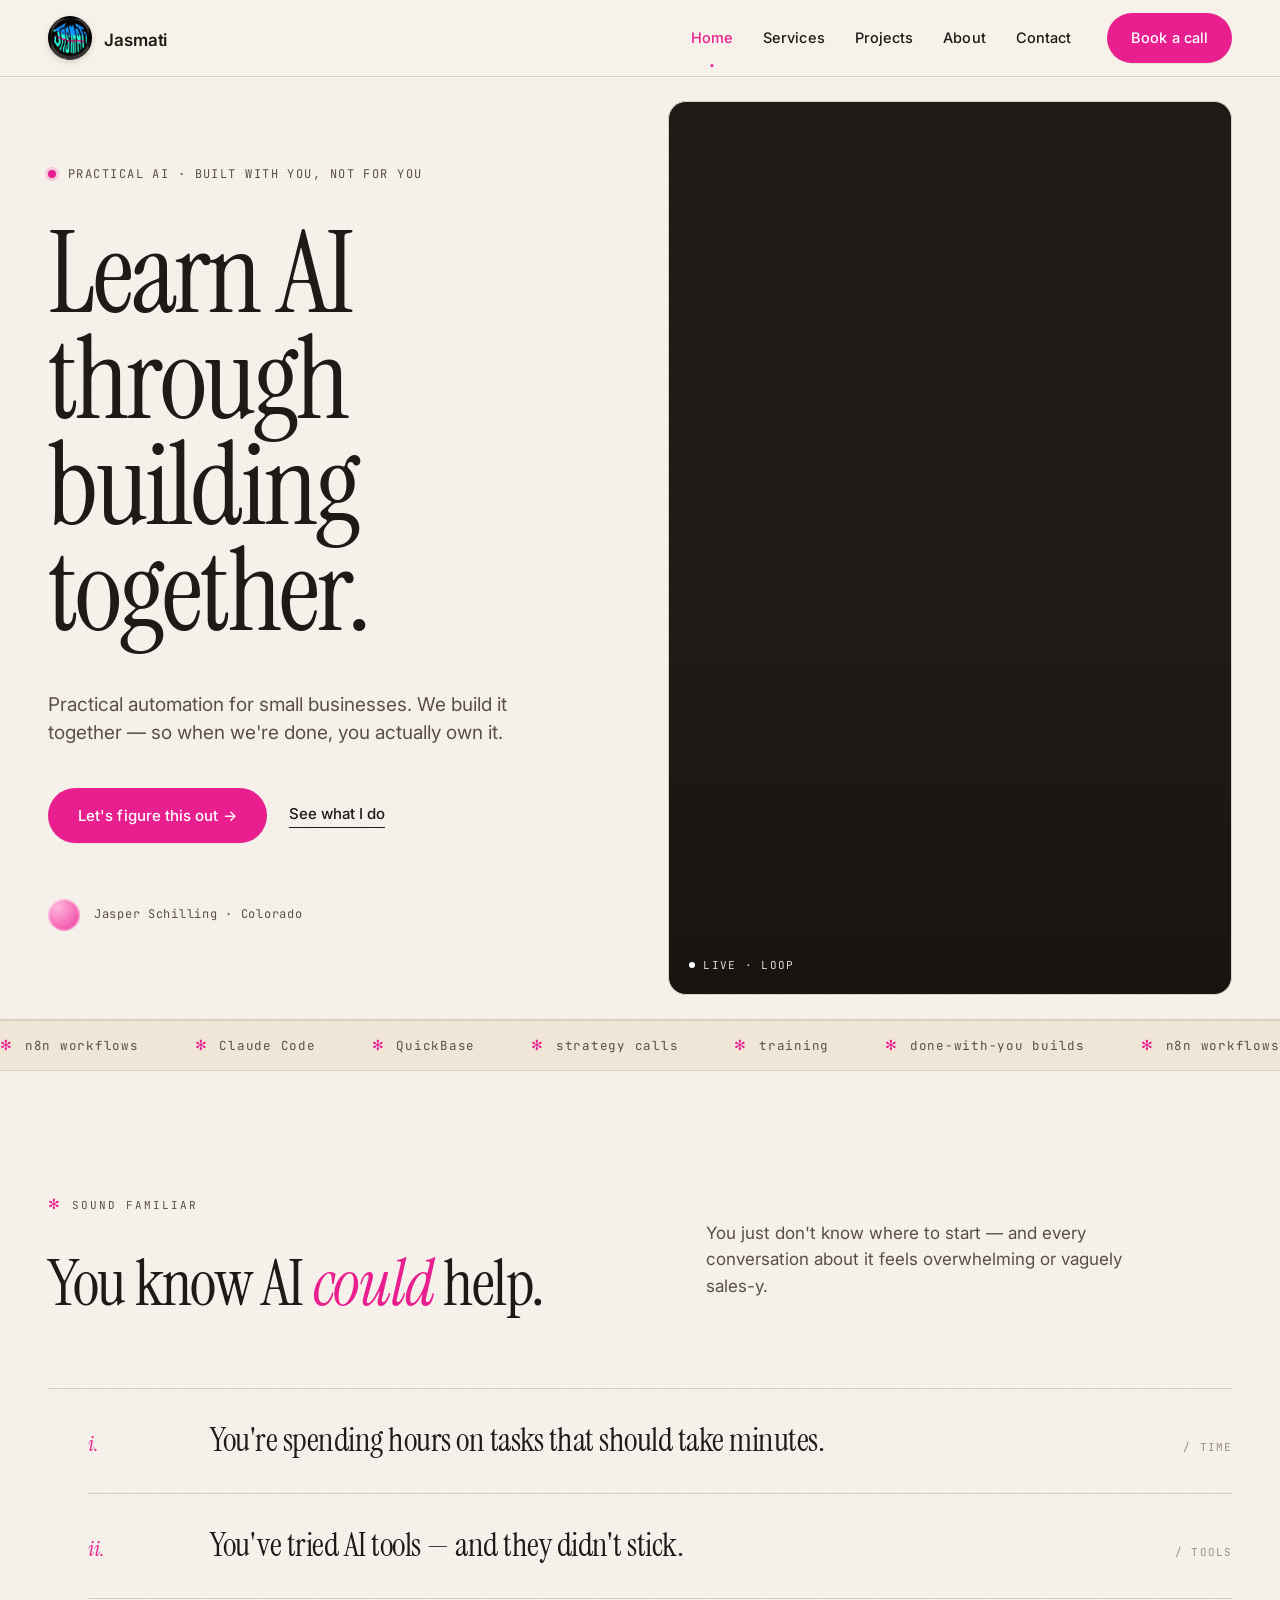
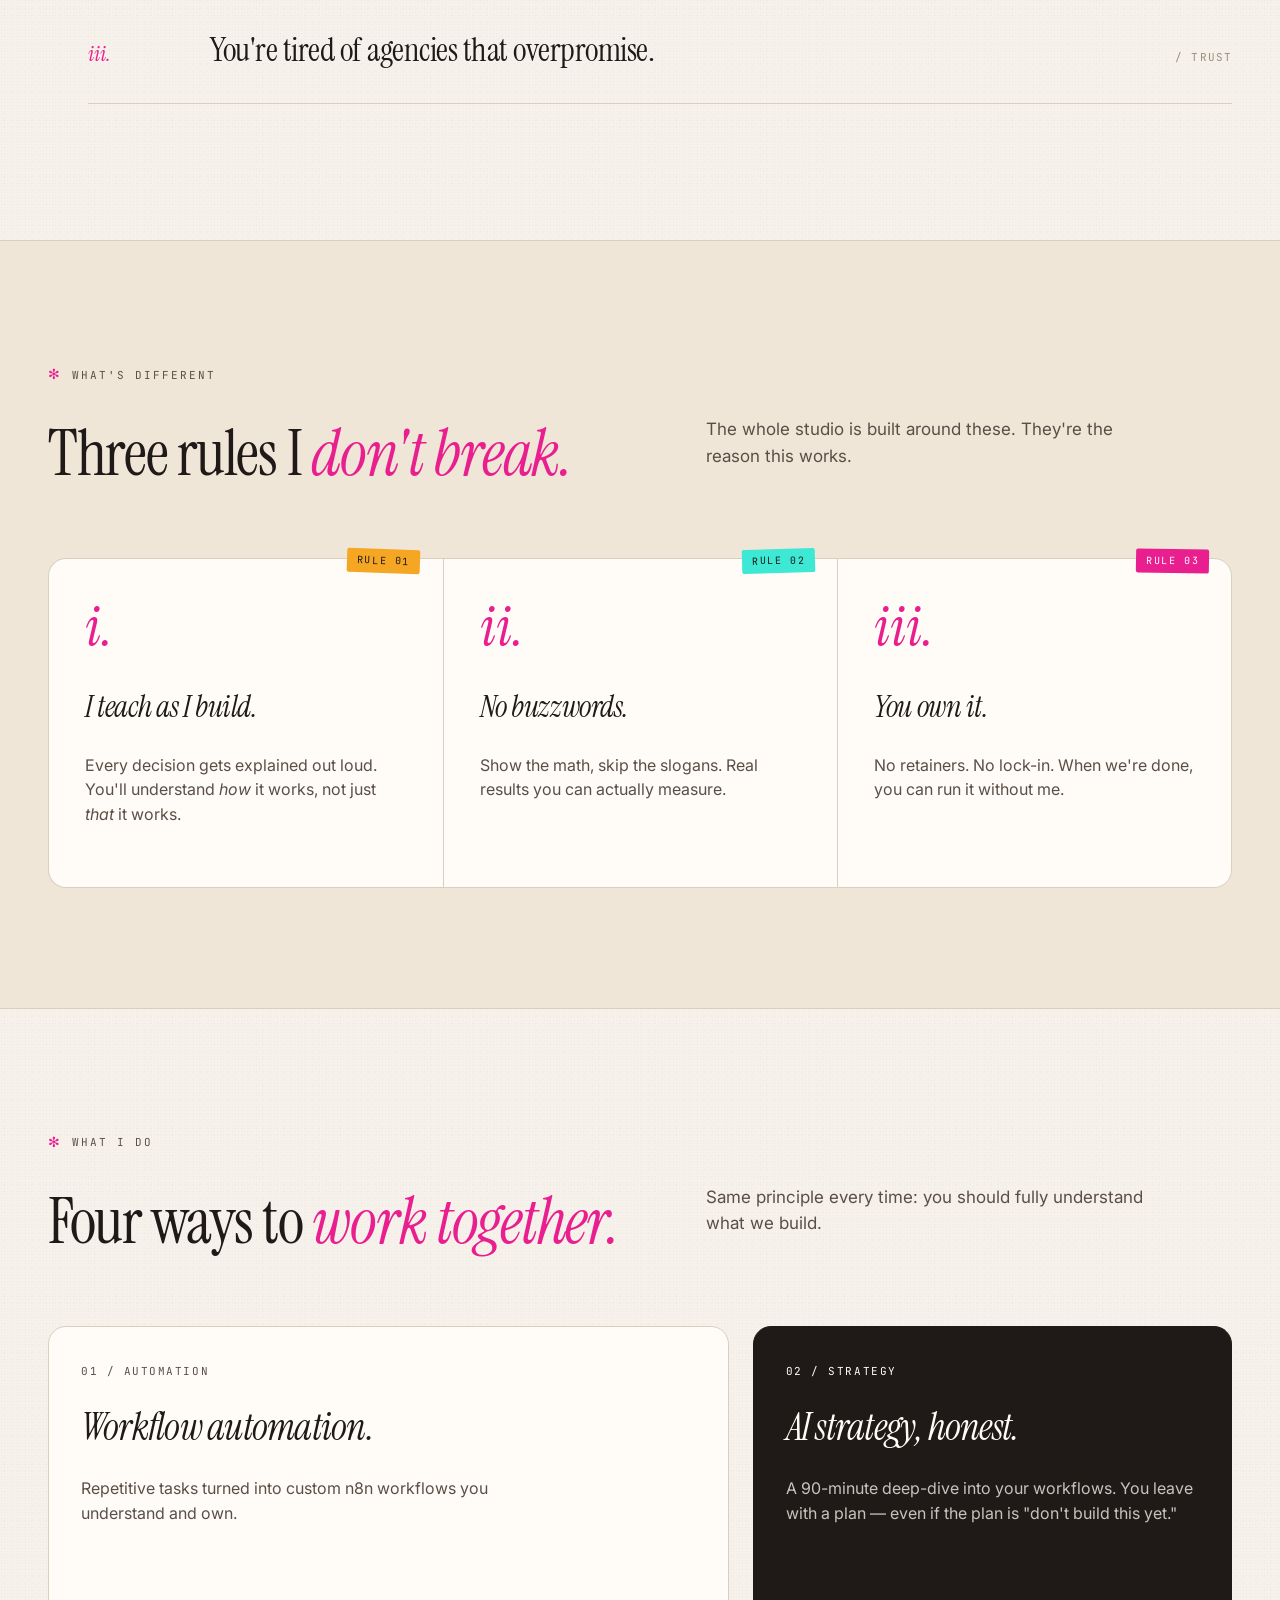
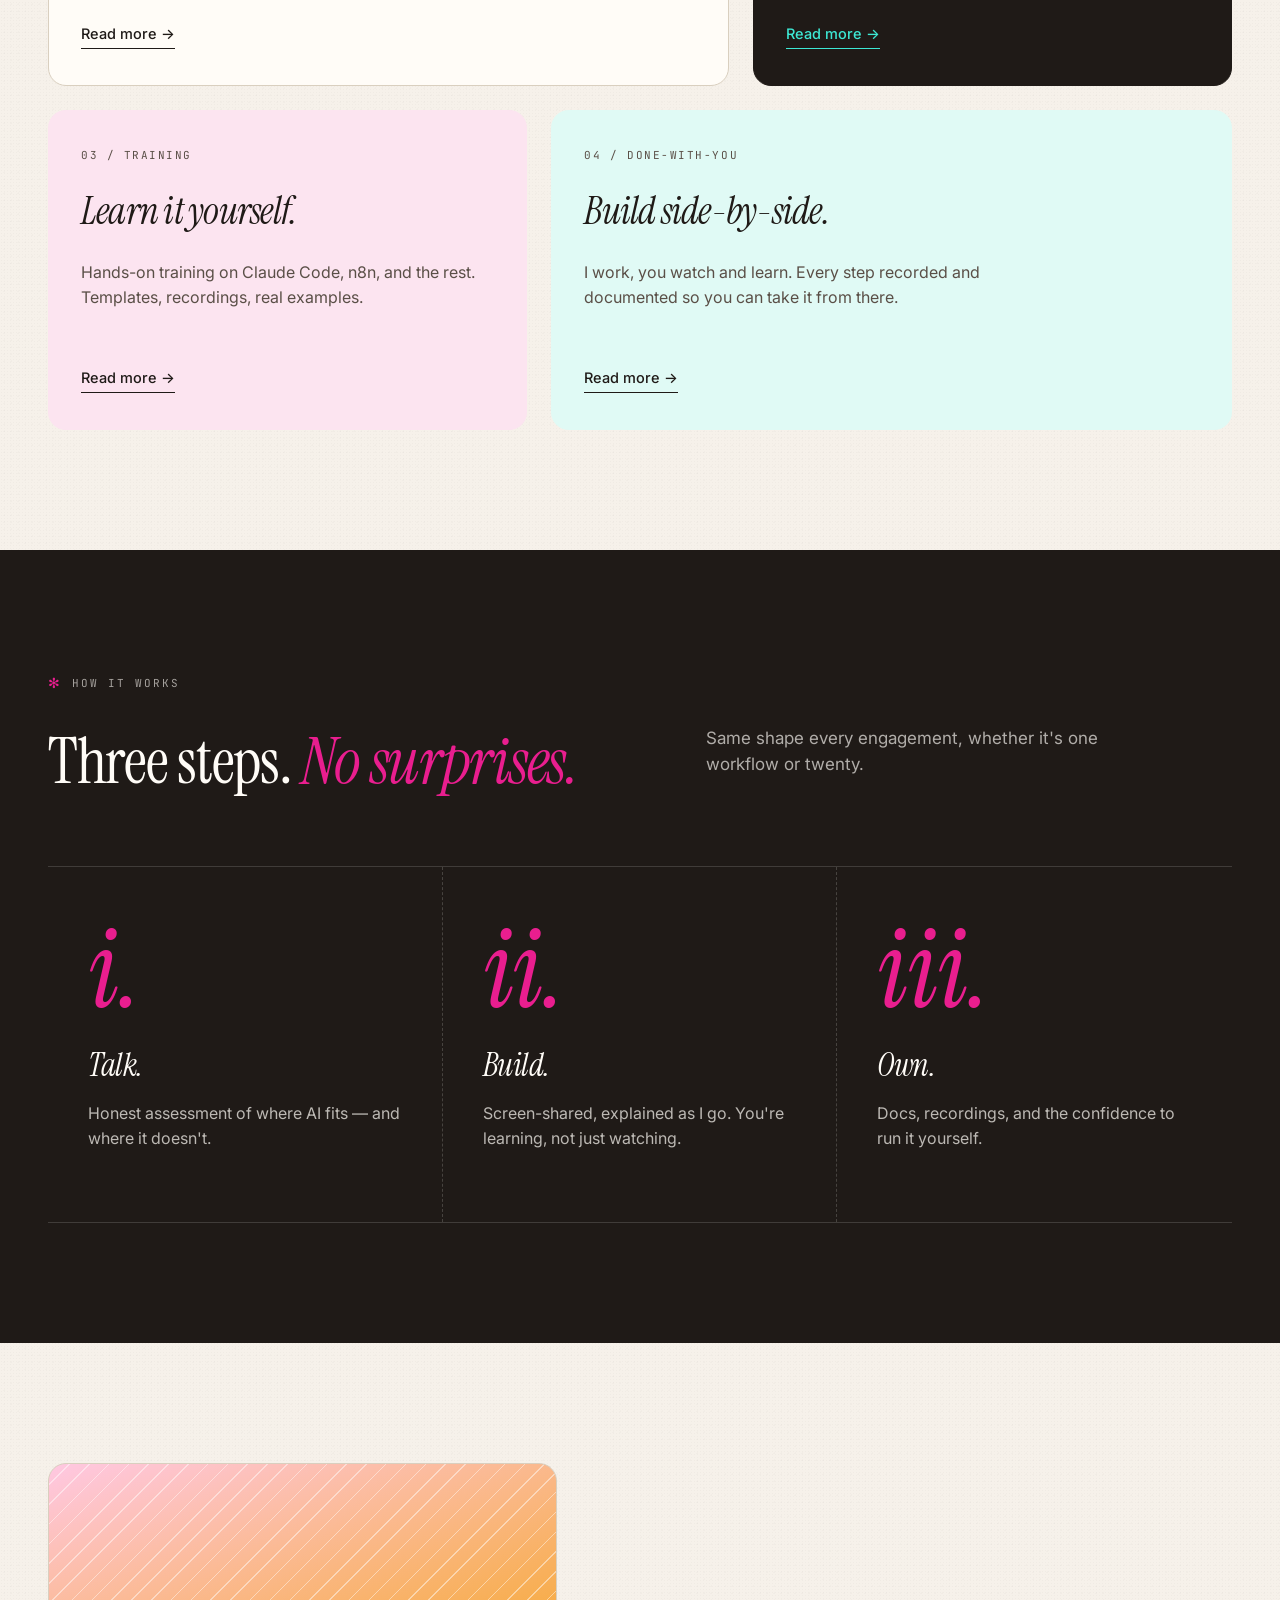
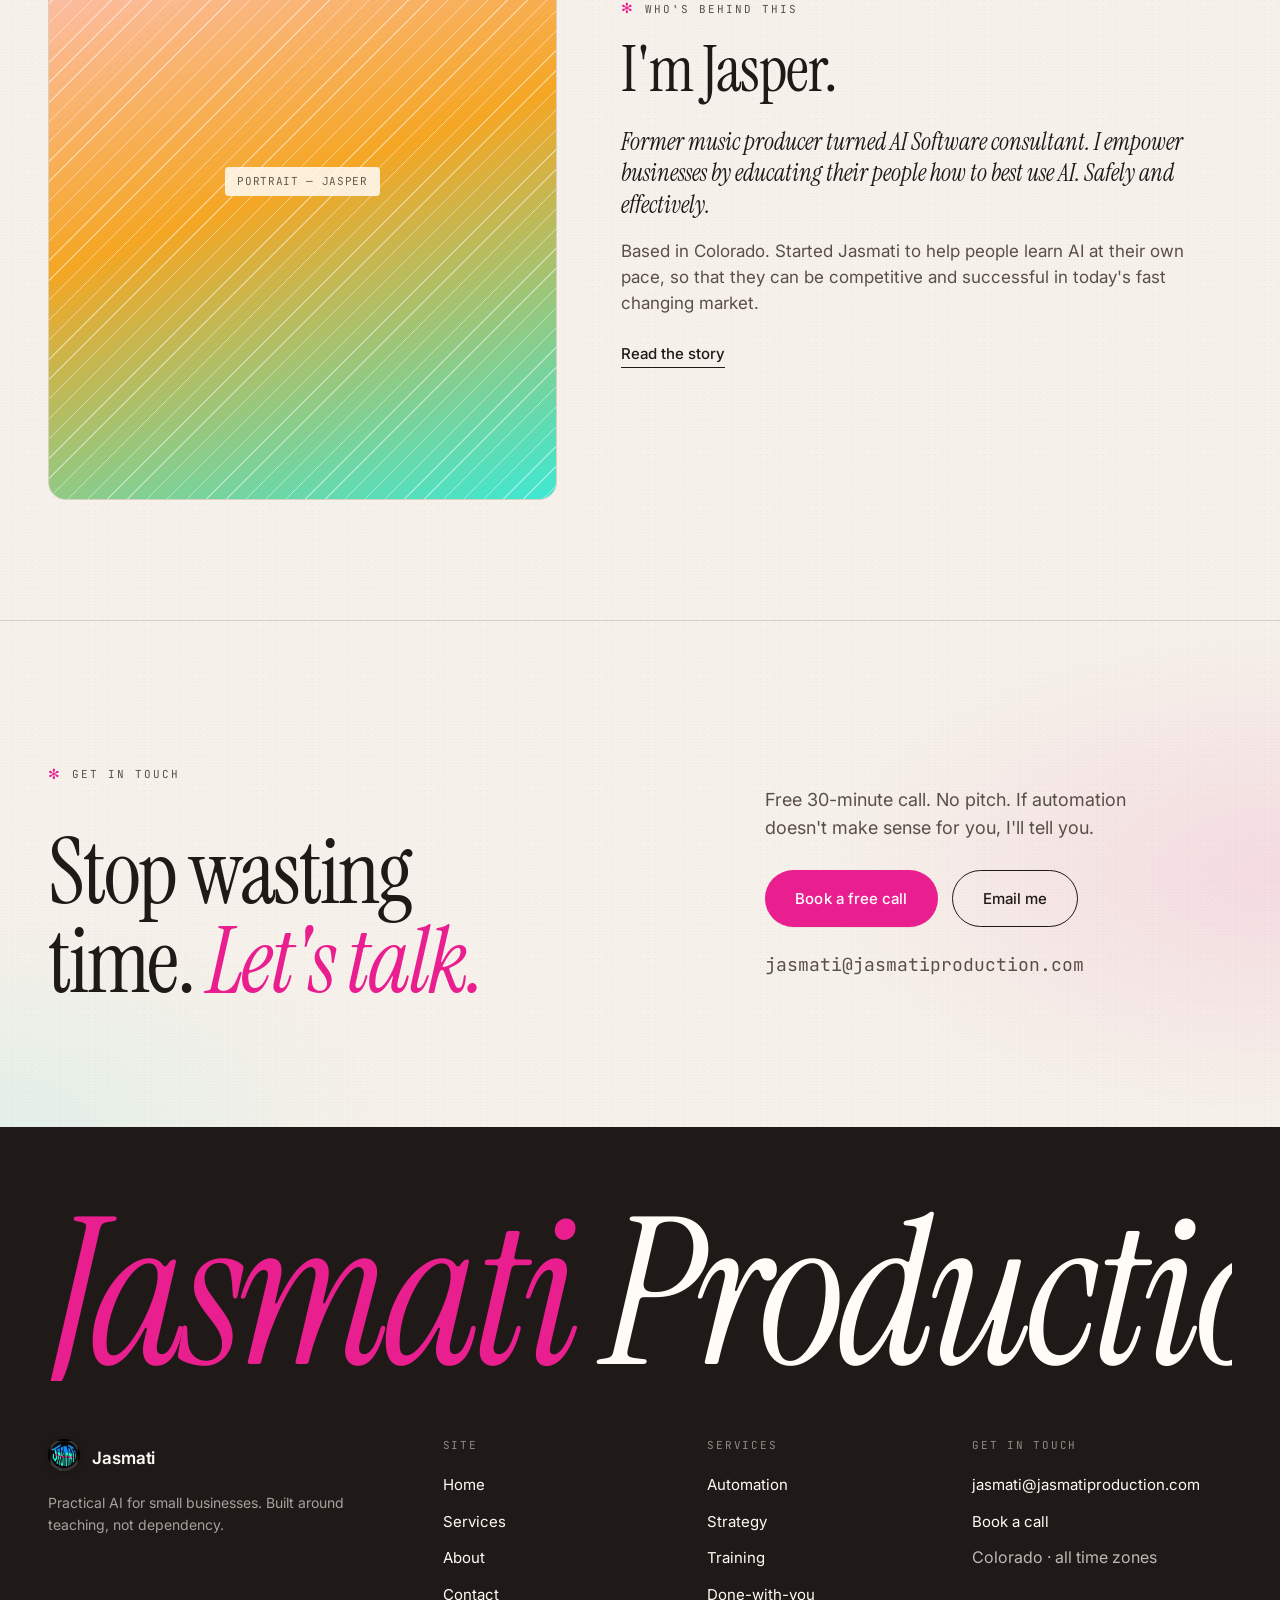
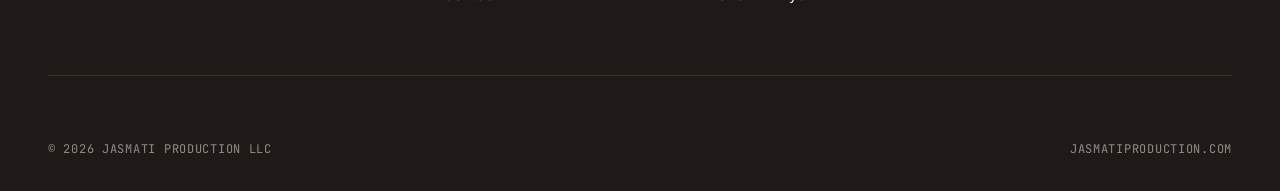
==== commit 51f62cfc: "Add Projects page with Food Cost Pro showcase" ====
--- a/index.html
+++ b/index.html
@@ -21,6 +21,7 @@
       <div class="nav__links">
         <a href="index.html" class="is-active">Home</a>
         <a href="services.html">Services</a>
+        <a href="projects.html">Projects</a>
         <a href="about.html">About</a>
         <a href="contact.html">Contact</a>
       </div>
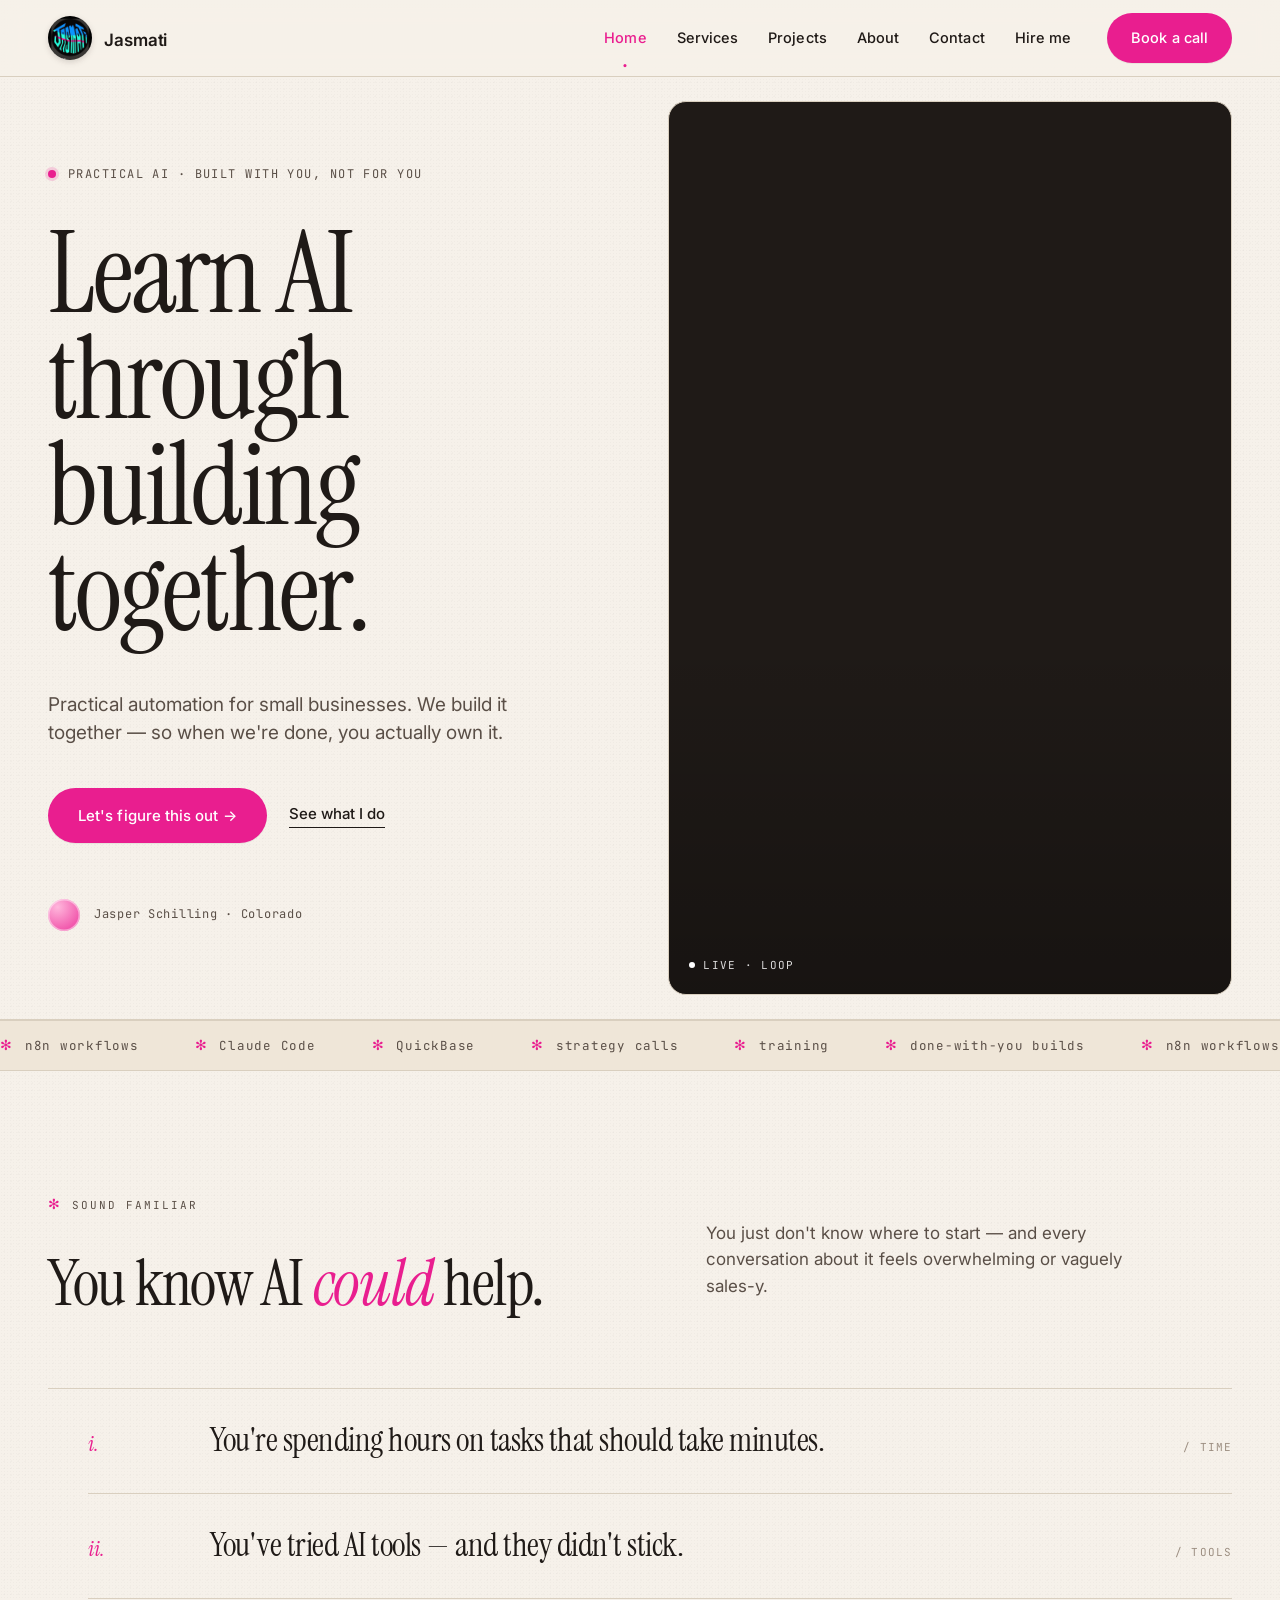
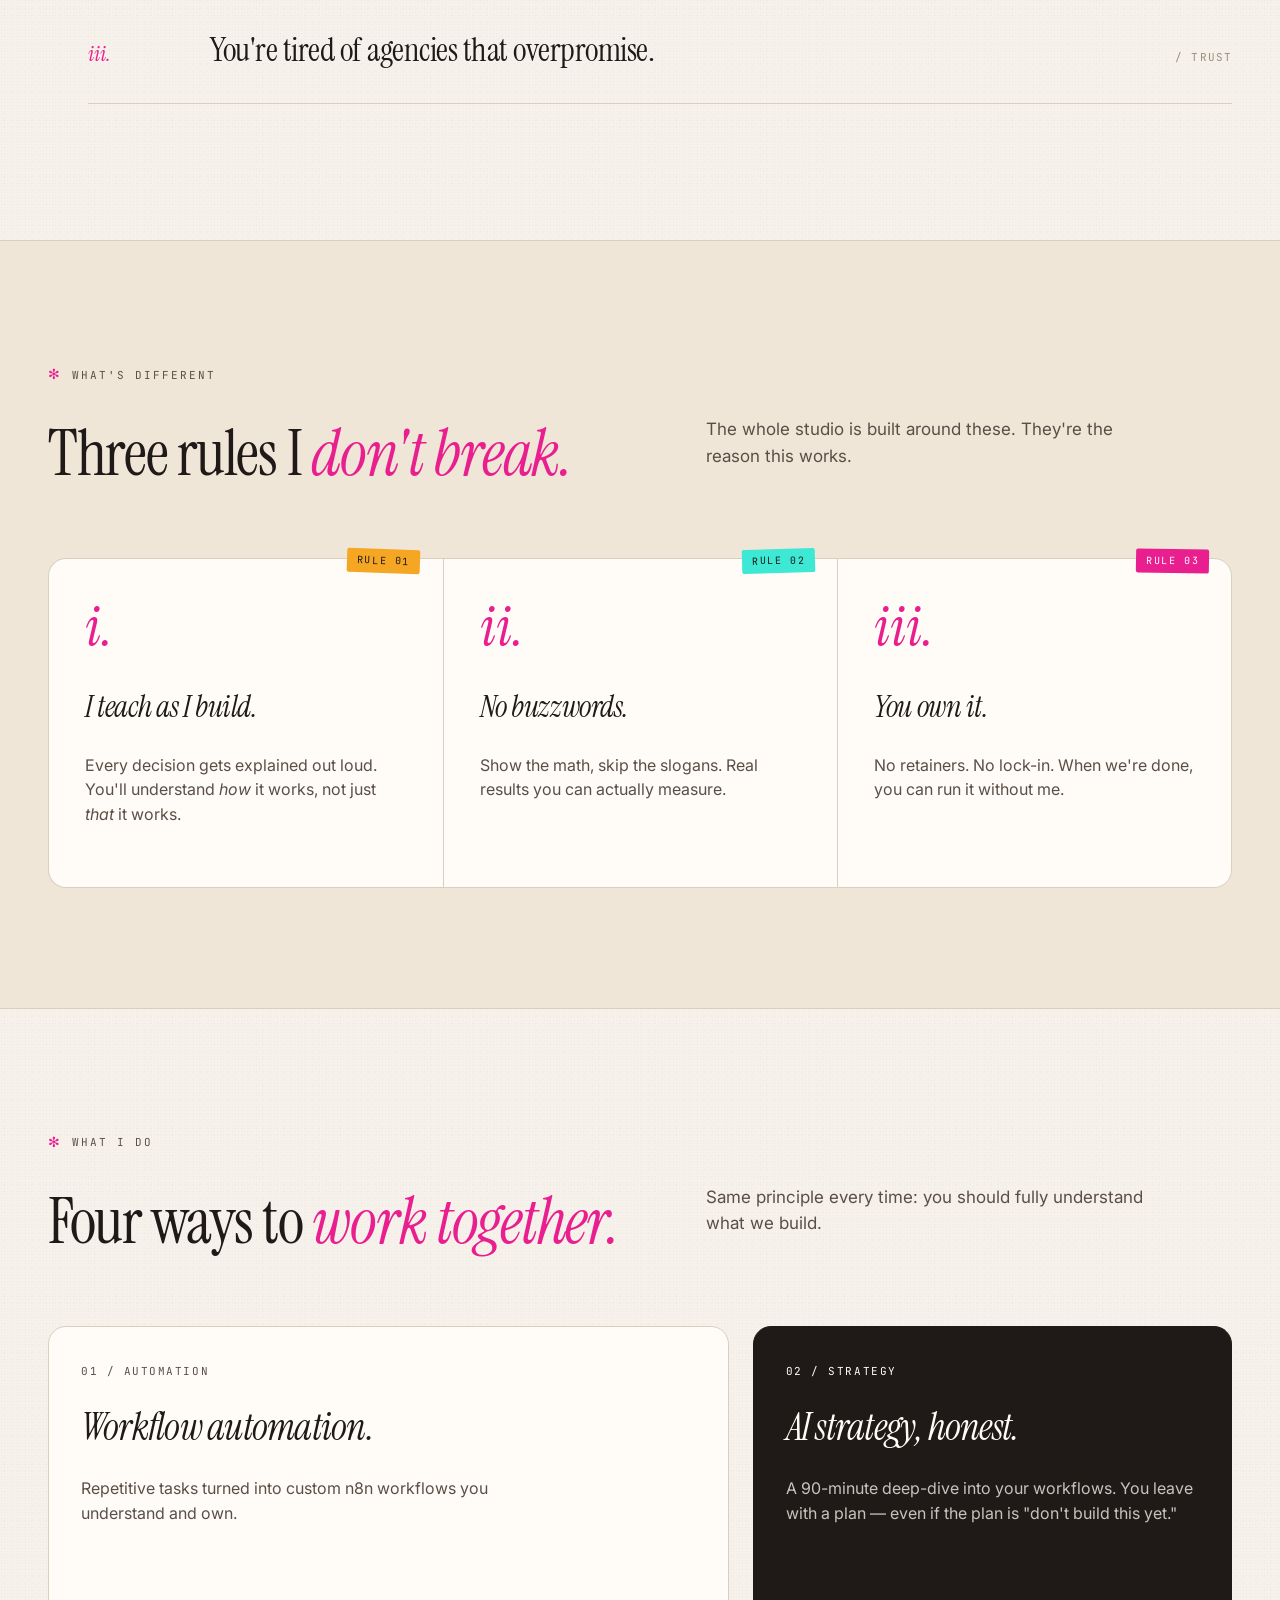
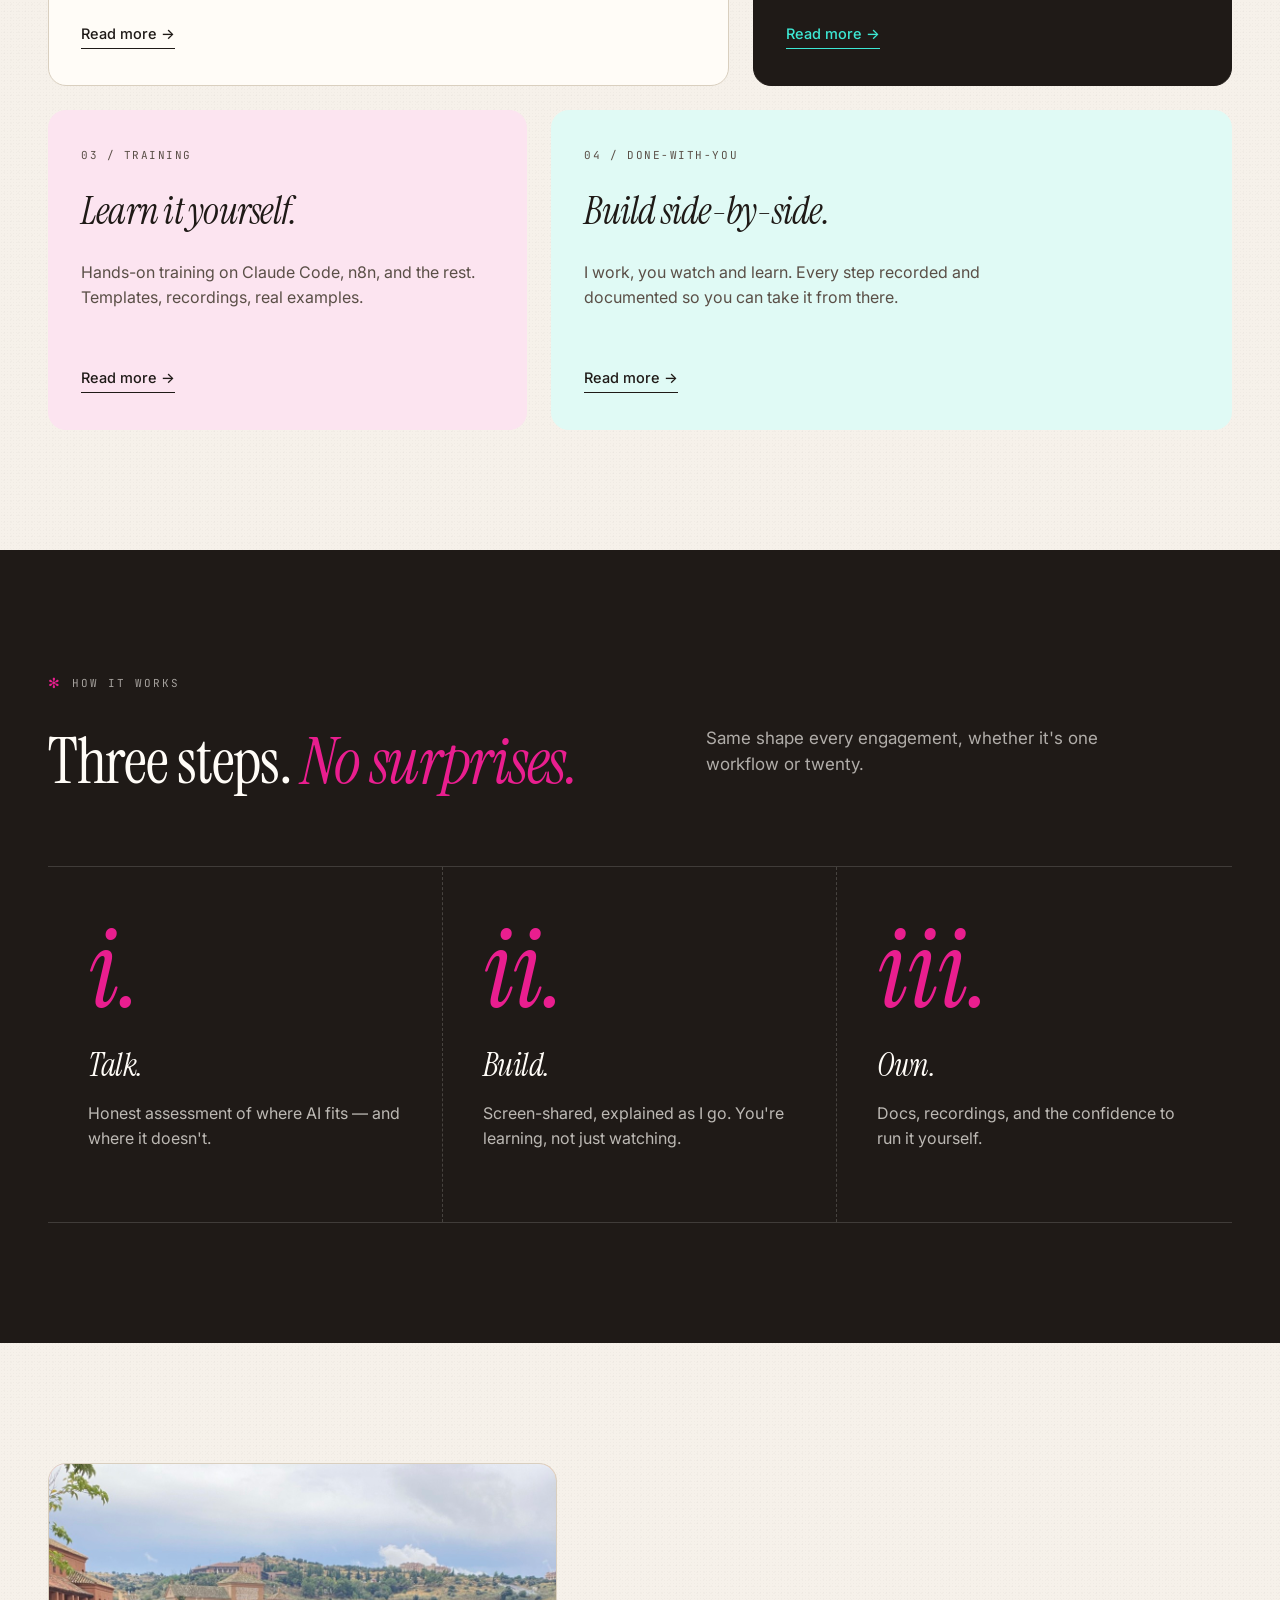
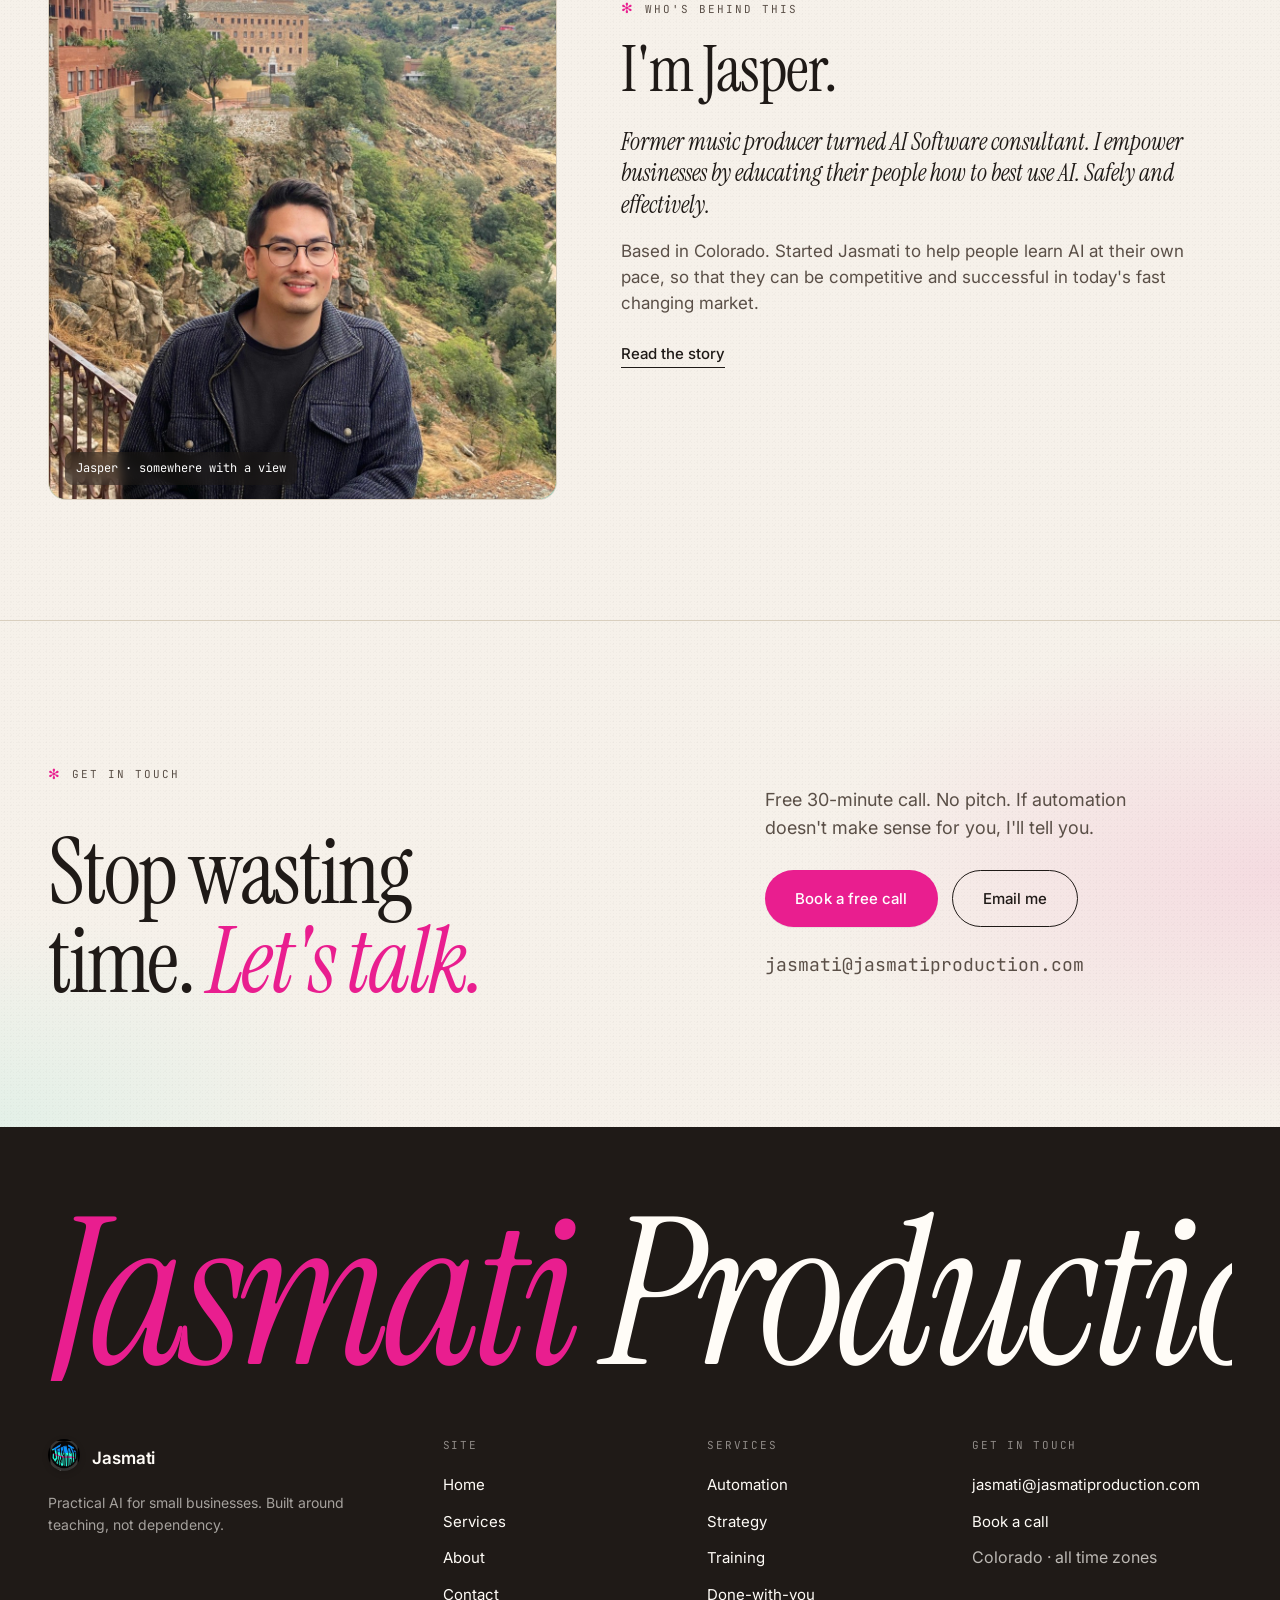
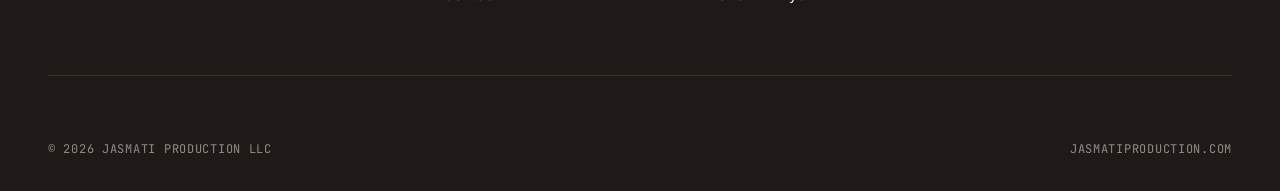
==== commit 8178c7b6: "Add recruiter Hire-me page, site photos, nav link, copy edits - New jasper.html (Sales Engineer port" ====
--- a/index.html
+++ b/index.html
@@ -24,6 +24,7 @@
         <a href="projects.html">Projects</a>
         <a href="about.html">About</a>
         <a href="contact.html">Contact</a>
+        <a href="jasper.html">Hire me</a>
       </div>
       <a href="contact.html" class="btn btn--pink">Book a call</a>
     </nav>
@@ -199,9 +200,10 @@
 <section class="section">
   <div class="container">
     <div class="about-preview reveal">
-      <div class="about-preview__photo">
-        <span>portrait — jasper</span>
-      </div>
+      <figure class="about-preview__photo" style="margin:0;overflow:hidden;position:relative;">
+        <img src="assets/photos/portrait.jpg" alt="Jasper Schilling" style="width:100%;height:100%;object-fit:cover;display:block;filter:saturate(1.03);" />
+        <figcaption style="position:absolute;left:16px;bottom:14px;font-family:var(--mono);font-size:12px;color:#fff;background:rgba(31,26,23,0.5);padding:7px 11px;border-radius:8px;backdrop-filter:blur(6px);">Jasper · somewhere with a view</figcaption>
+      </figure>
       <div>
         <span class="eyebrow">Who's behind this</span>
         <h2 style="margin-top:18px;margin-bottom:24px;">I'm Jasper.</h2>
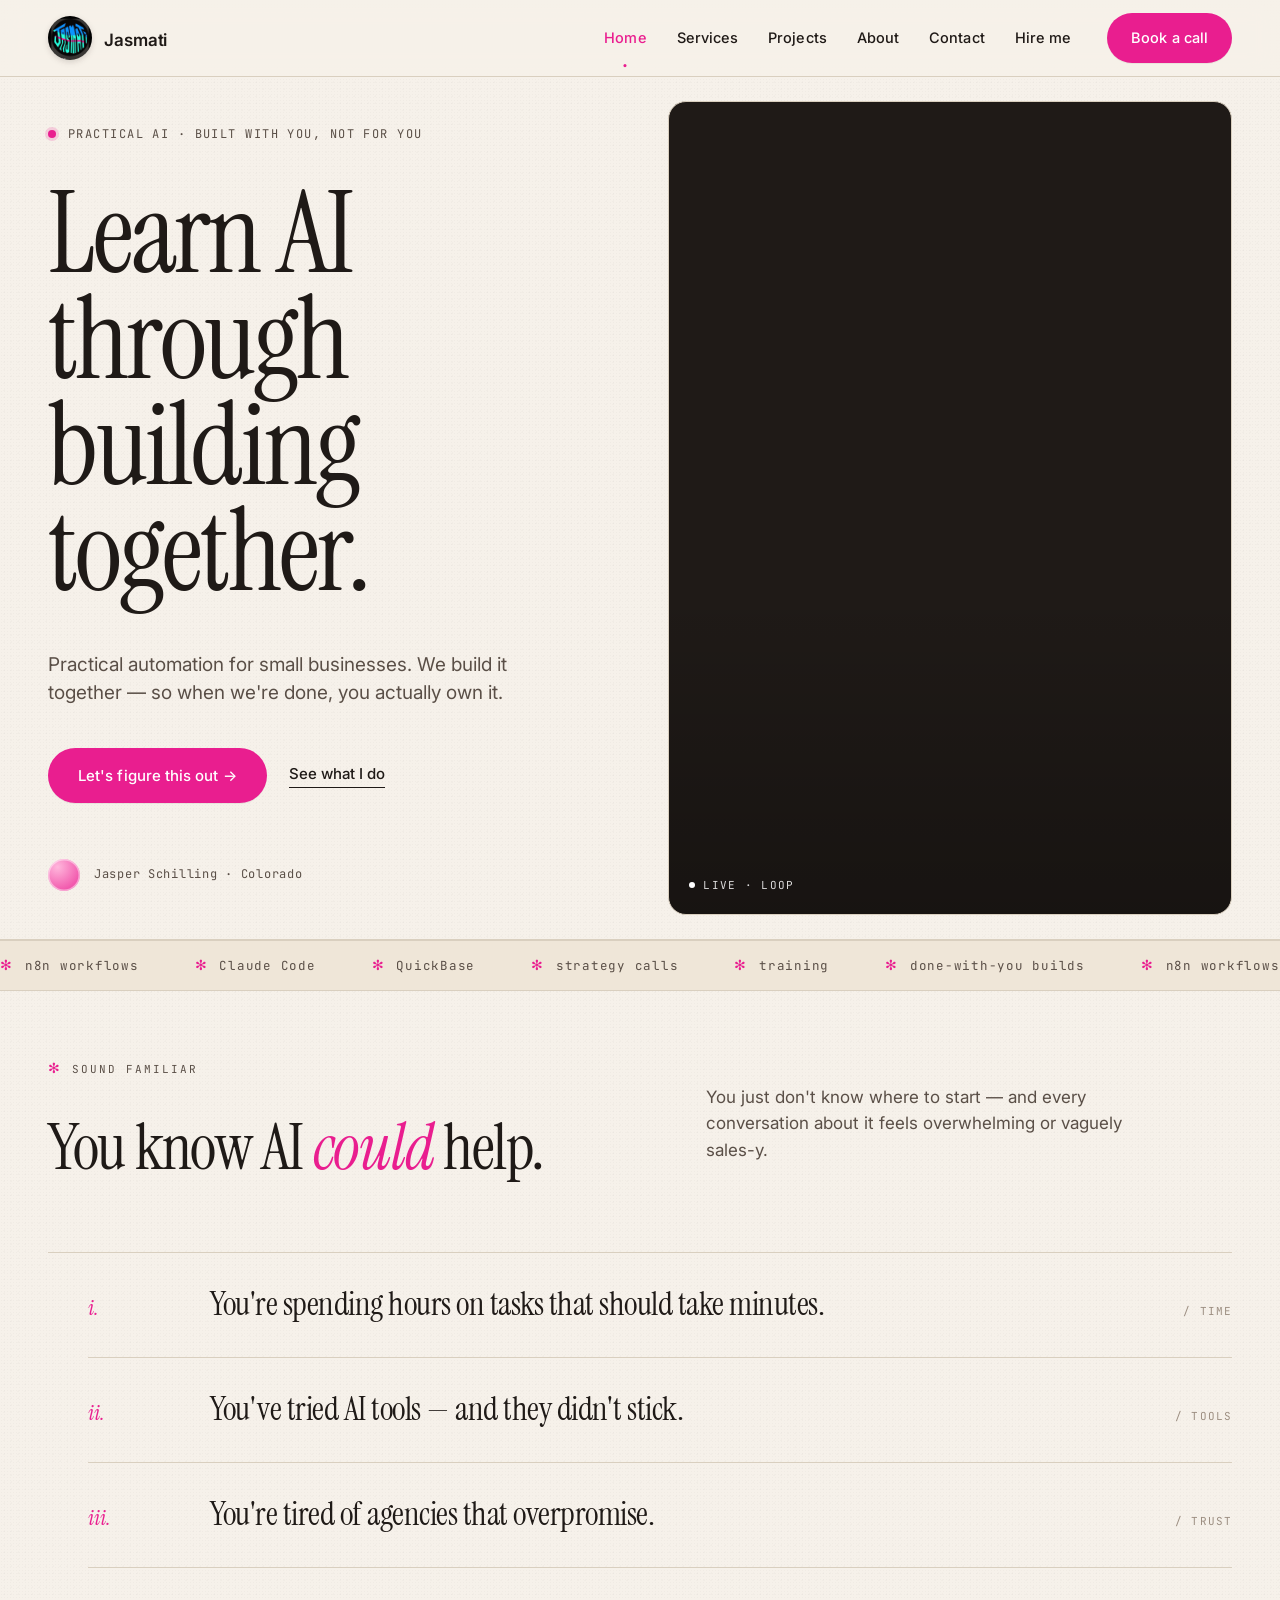
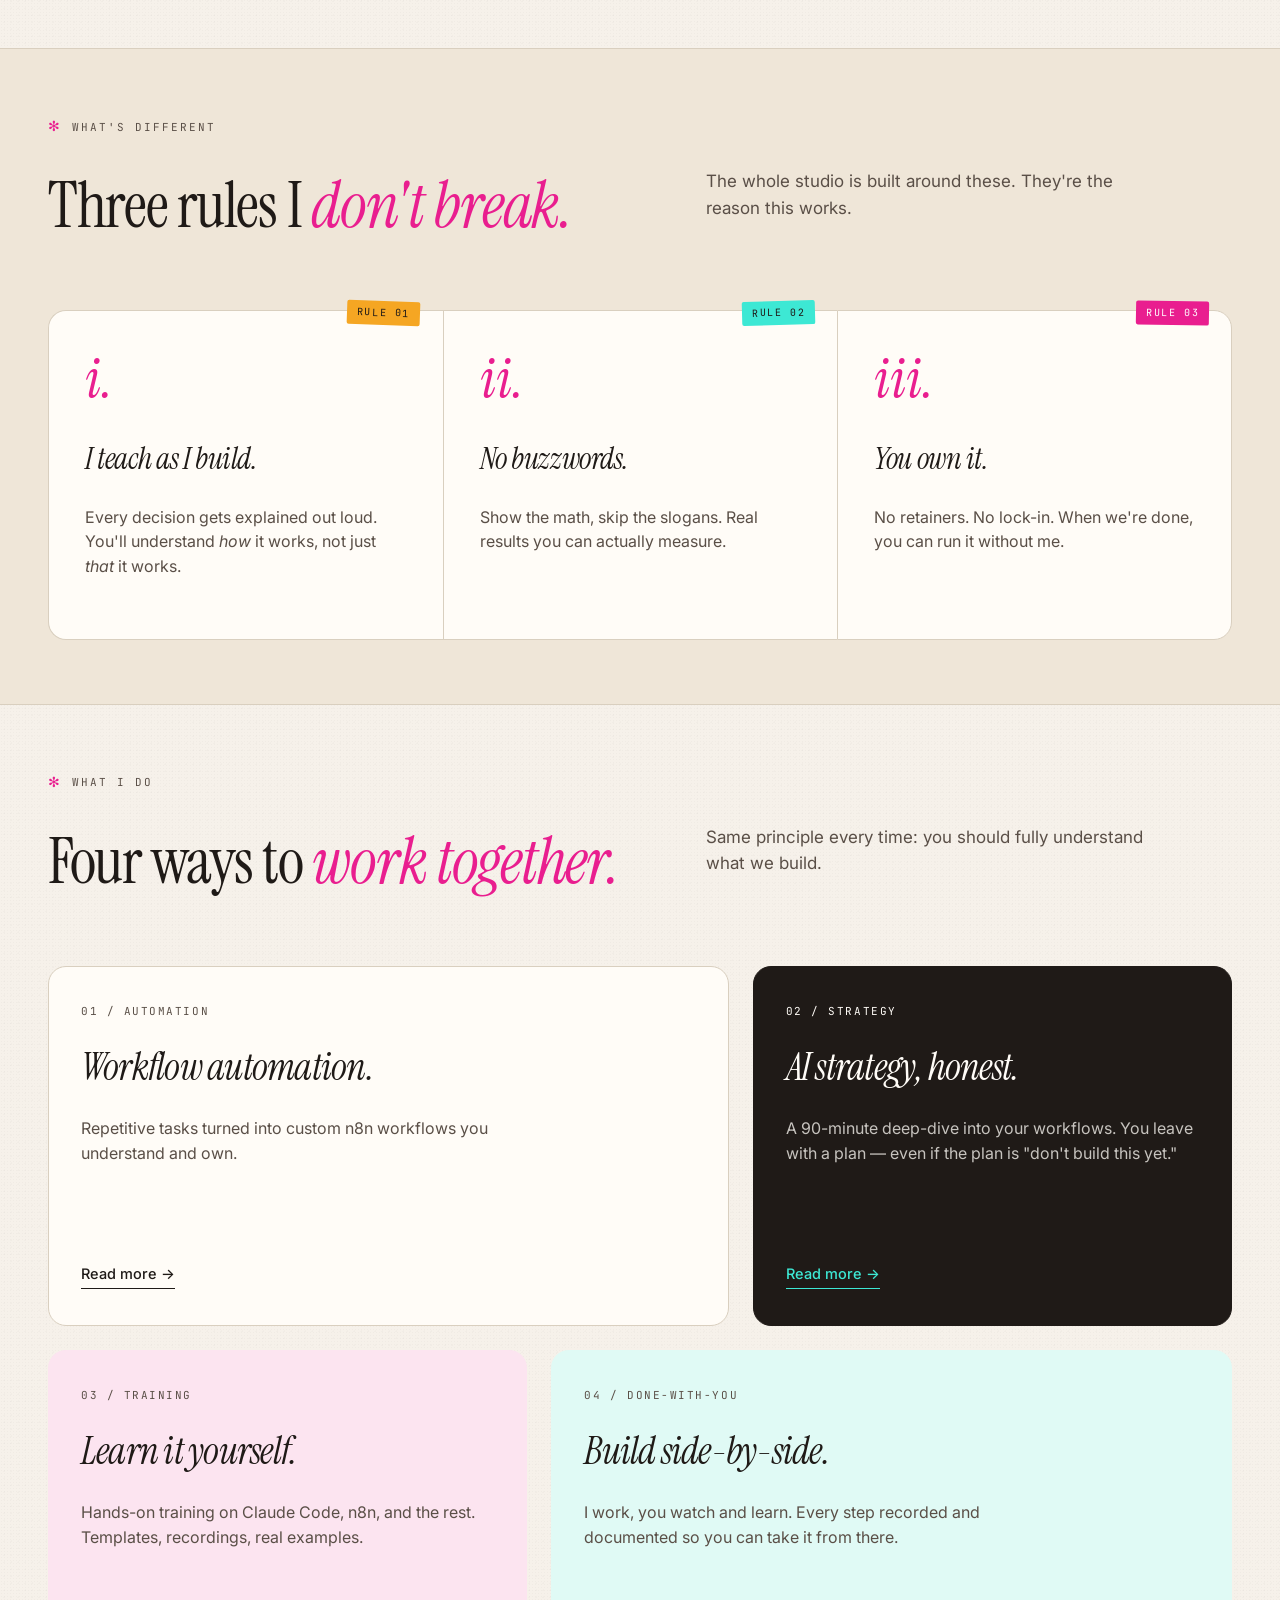
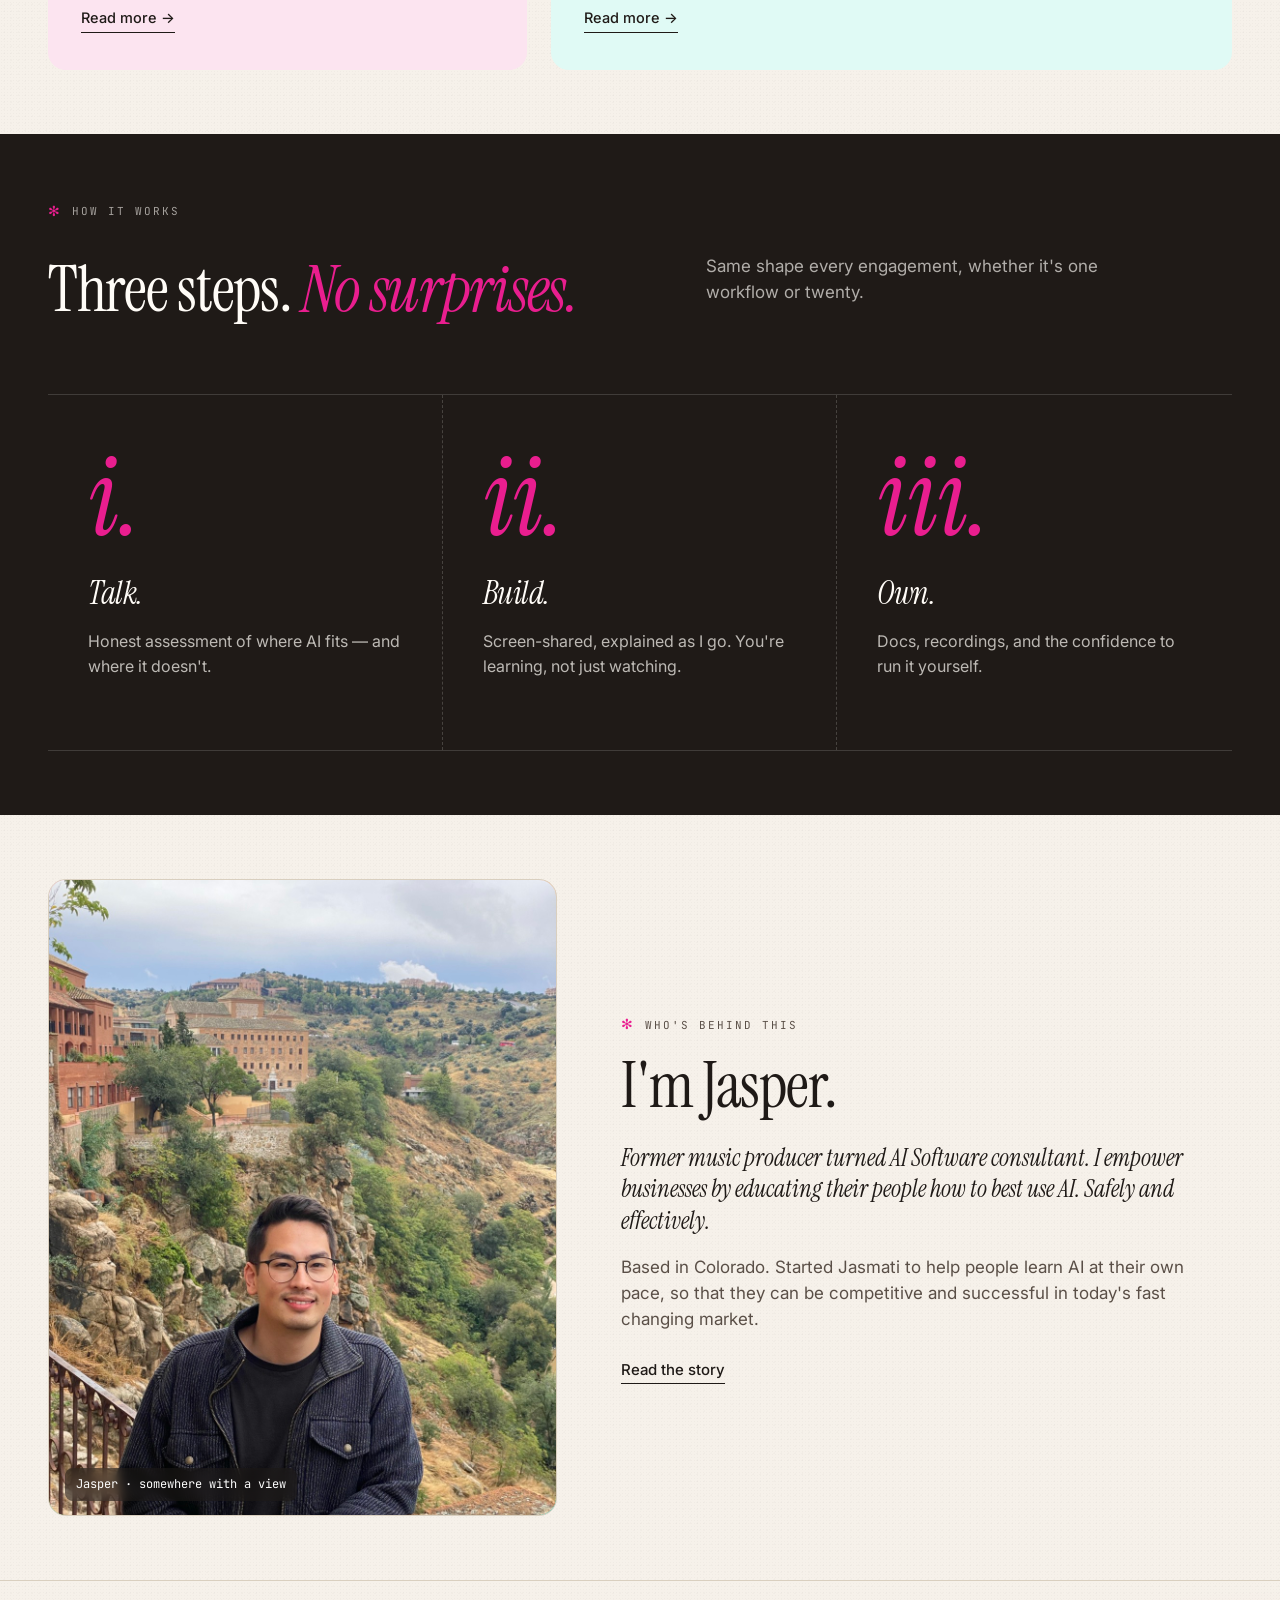
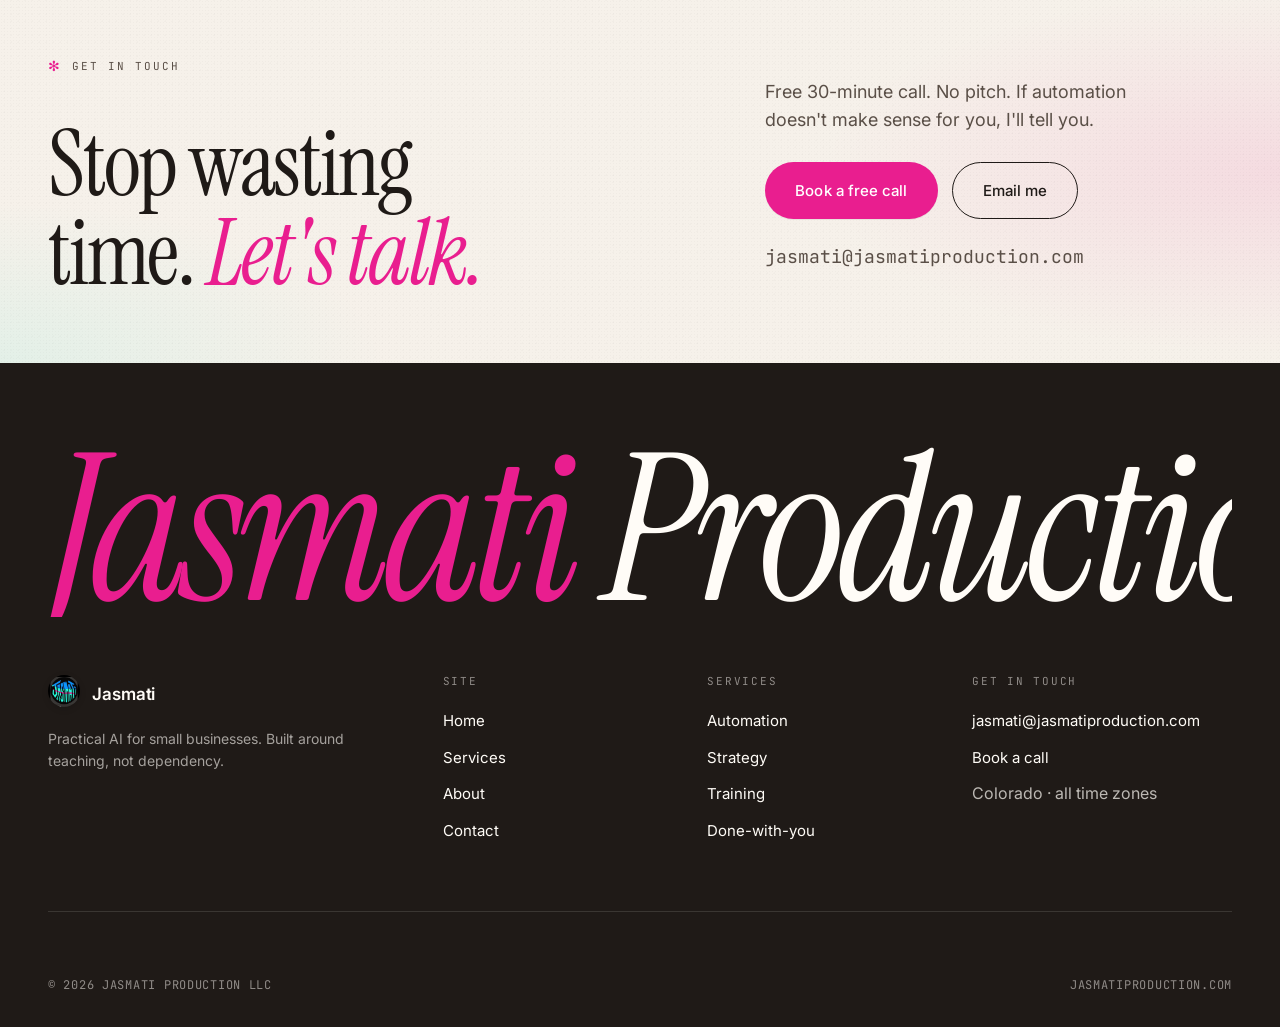
==== commit eb2dfe3a: "Tighten Hire page copy + compress vertical rhythm sitewide - Cut Hire-me page copy ~65% (remove redu" ====
--- a/index.html
+++ b/index.html
@@ -7,7 +7,7 @@
 <link rel="preconnect" href="https://fonts.googleapis.com">
 <link rel="preconnect" href="https://fonts.gstatic.com" crossorigin>
 <link href="https://fonts.googleapis.com/css2?family=Inter:wght@400;500;600;700&family=Instrument+Serif:ital@0;1&family=JetBrains+Mono:wght@400;500&display=swap" rel="stylesheet">
-<link rel="stylesheet" href="assets/styles.css?v=2" />
+<link rel="stylesheet" href="assets/styles.css?v=4" />
 </head>
 <body>
 
@@ -283,6 +283,6 @@
   </div>
 </footer>
 
-<script src="assets/site.js"></script>
+<script src="assets/site.js?v=2"></script>
 </body>
 </html>
--- a/assets/styles.css
+++ b/assets/styles.css
@@ -241,7 +241,7 @@
 /* ============ HERO ============ */
 .hero {
   position: relative;
-  min-height: calc(100vh - 76px);
+  min-height: calc(72vh - 76px);
   display: flex;
   align-items: stretch;
   overflow: hidden;
@@ -257,7 +257,7 @@
   z-index: 1;
 }
 .hero__copy {
-  padding: 88px 64px 88px 0;
+  padding: 48px 64px 48px 0;
   display: flex;
   flex-direction: column;
   justify-content: center;
@@ -385,8 +385,8 @@
 }
 
 /* ============ SECTIONS ============ */
-.section { padding: 120px 0; }
-.section--tight { padding: 72px 0; }
+.section { padding: 64px 0; }
+.section--tight { padding: 44px 0; }
 .section--cream { background: var(--bg-2); border-top: 1px solid var(--rule); border-bottom: 1px solid var(--rule); }
 .section--ink { background: var(--ink); color: var(--paper); }
 .section--ink h2, .section--ink h3 { color: var(--paper); }
@@ -621,7 +621,7 @@
 /* ============ CTA BLOCK ============ */
 .cta-block {
   text-align: left;
-  padding: 140px 0 120px;
+  padding: 72px 0 64px;
   border-top: 1px solid var(--rule);
   background:
     radial-gradient(60% 80% at 100% 50%, rgba(233,30,143,0.10), transparent 60%),
@@ -723,7 +723,7 @@
   display: grid;
   grid-template-columns: 1fr 1.1fr;
   gap: 80px;
-  padding: 100px 0;
+  padding: 56px 0;
   border-bottom: 1px solid var(--rule);
   align-items: start;
 }
@@ -1061,5 +1061,46 @@
   .site-footer__top { grid-template-columns: 1fr 1fr; gap: 32px; }
   .site-footer__brand { grid-column: 1 / -1; }
   .page-hero__inner { grid-template-columns: 1fr; gap: 24px; }
-  .section { padding: 72px 0; }
-}
+  .section { padding: 48px 0; }
+}
+
+/* ===== Mobile nav (hamburger) ===== */
+.nav__toggle { display: none; }
+@media (max-width: 900px) {
+  .nav > .btn--pink { display: none; }       /* header CTA lives in the menu on mobile */
+  .nav__toggle {
+    display: inline-flex; flex-direction: column; justify-content: center; gap: 5px;
+    width: 46px; height: 46px; padding: 11px; margin-left: auto;
+    background: var(--paper); border: 1px solid var(--rule); border-radius: 11px; cursor: pointer;
+  }
+  .nav__toggle span {
+    display: block; height: 2px; width: 100%; background: var(--ink); border-radius: 2px;
+    transition: transform .25s ease, opacity .2s ease;
+  }
+  .site-header.is-open .nav__toggle span:nth-child(1) { transform: translateY(7px) rotate(45deg); }
+  .site-header.is-open .nav__toggle span:nth-child(2) { opacity: 0; }
+  .site-header.is-open .nav__toggle span:nth-child(3) { transform: translateY(-7px) rotate(-45deg); }
+
+  .site-header.is-open .nav__links {
+    display: flex; flex-direction: column;
+    position: absolute; top: 76px; left: 0; right: 0;
+    background: var(--paper); border-bottom: 1px solid var(--rule);
+    padding: 8px var(--pad-x) 18px; gap: 0; z-index: 60;
+    box-shadow: 0 14px 34px rgba(31,26,23,0.12);
+  }
+  .site-header.is-open .nav__links a {
+    padding: 15px 4px; font-size: 18px; color: var(--ink);
+    border-bottom: 1px solid var(--rule);
+  }
+  .site-header.is-open .nav__links a:last-child { border-bottom: none; }
+}
+
+/* ===== Small-phone polish ===== */
+@media (max-width: 520px) {
+  h1 { font-size: clamp(40px, 13vw, 60px); }
+  .hero__video-panel { min-height: 220px; }
+  .section { padding: 56px 0; }
+  .container { --pad-x: 20px; }
+  .cta-block__actions { flex-direction: column; align-items: stretch; }
+  .cta-block__actions .btn { width: 100%; text-align: center; }
+}
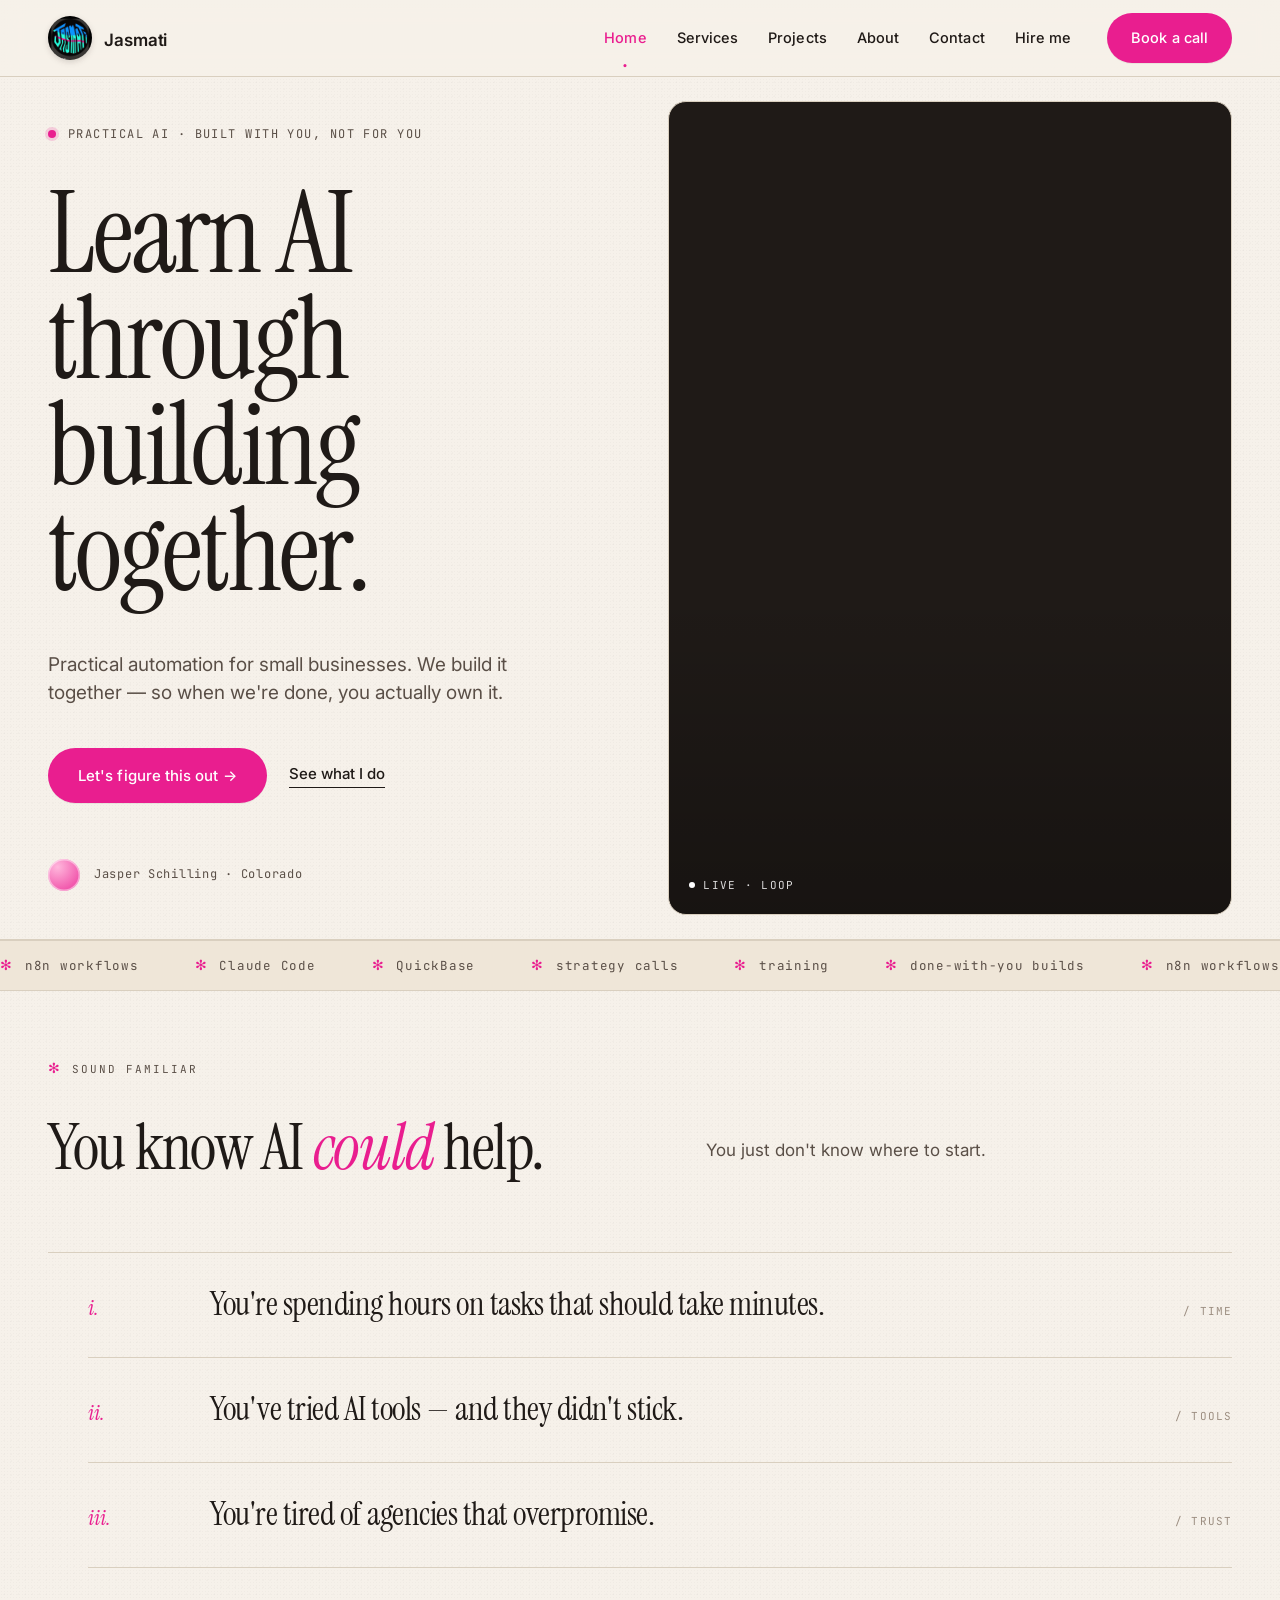
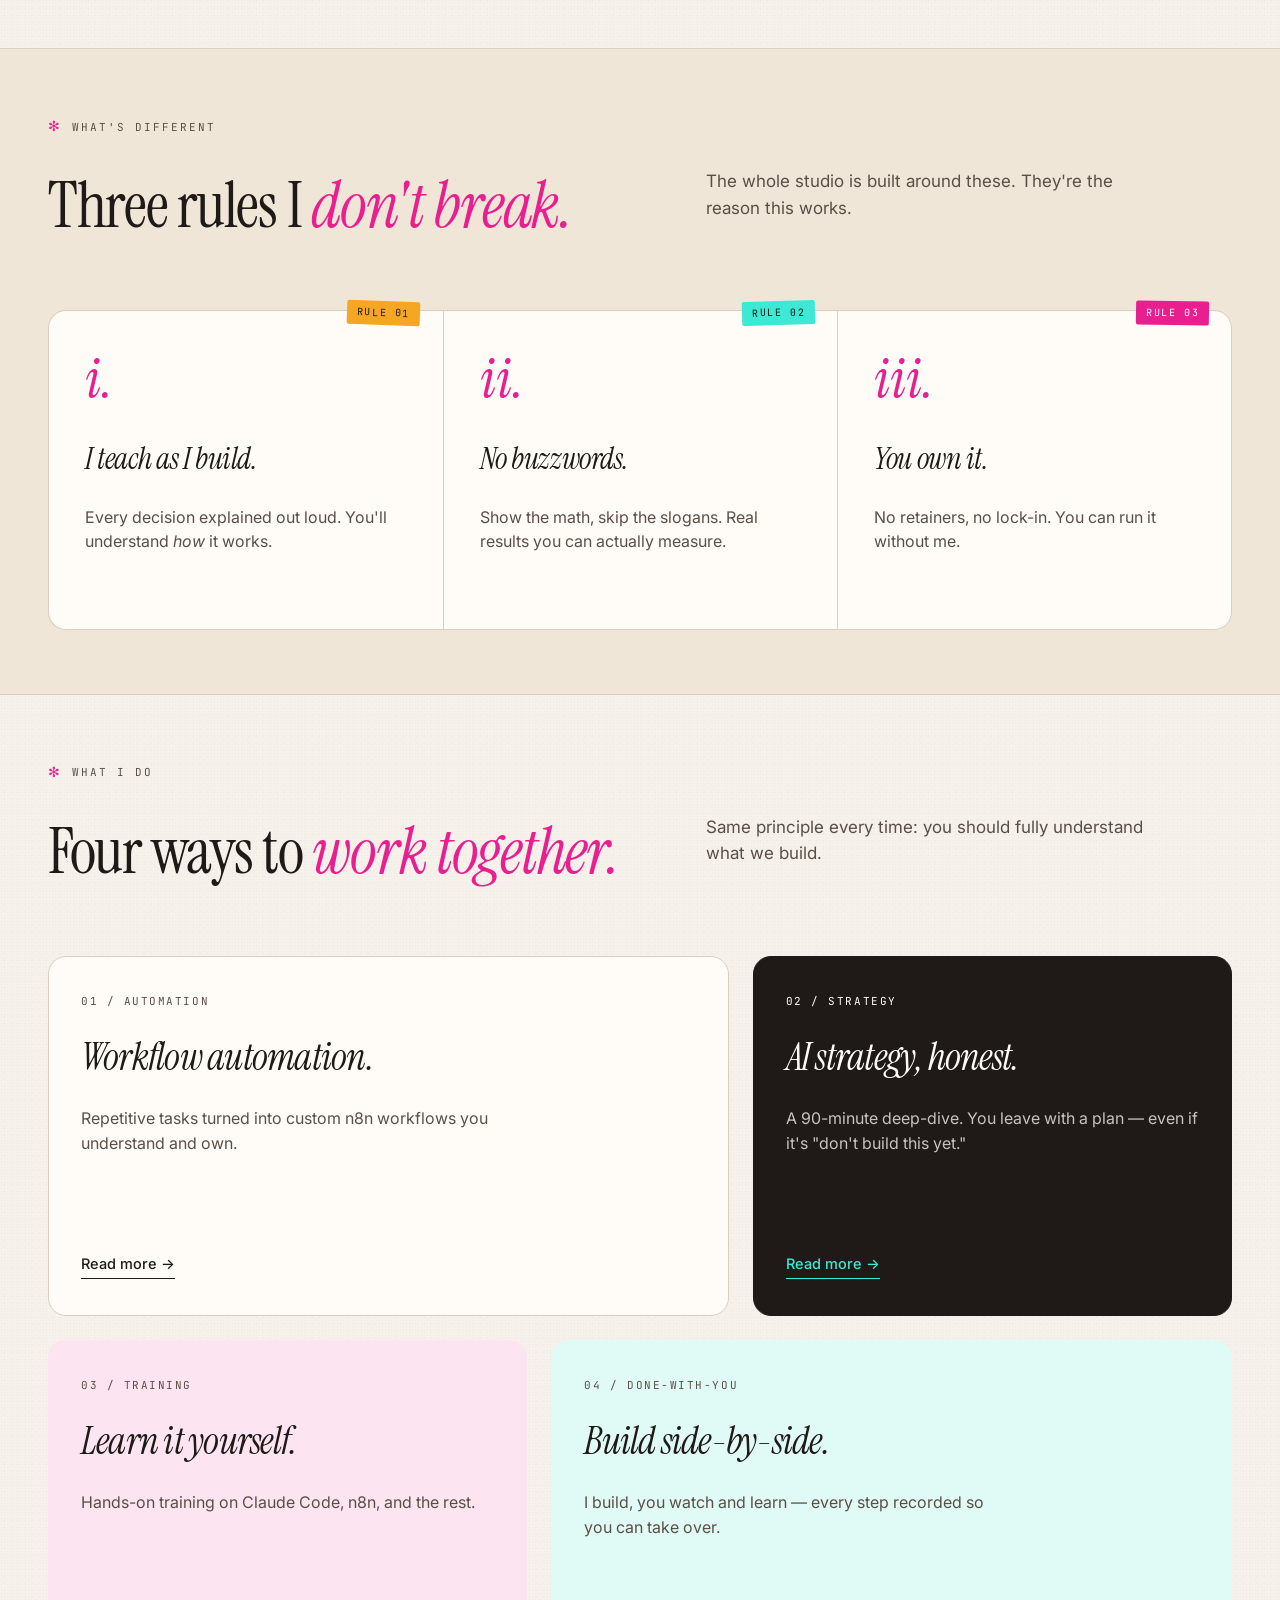
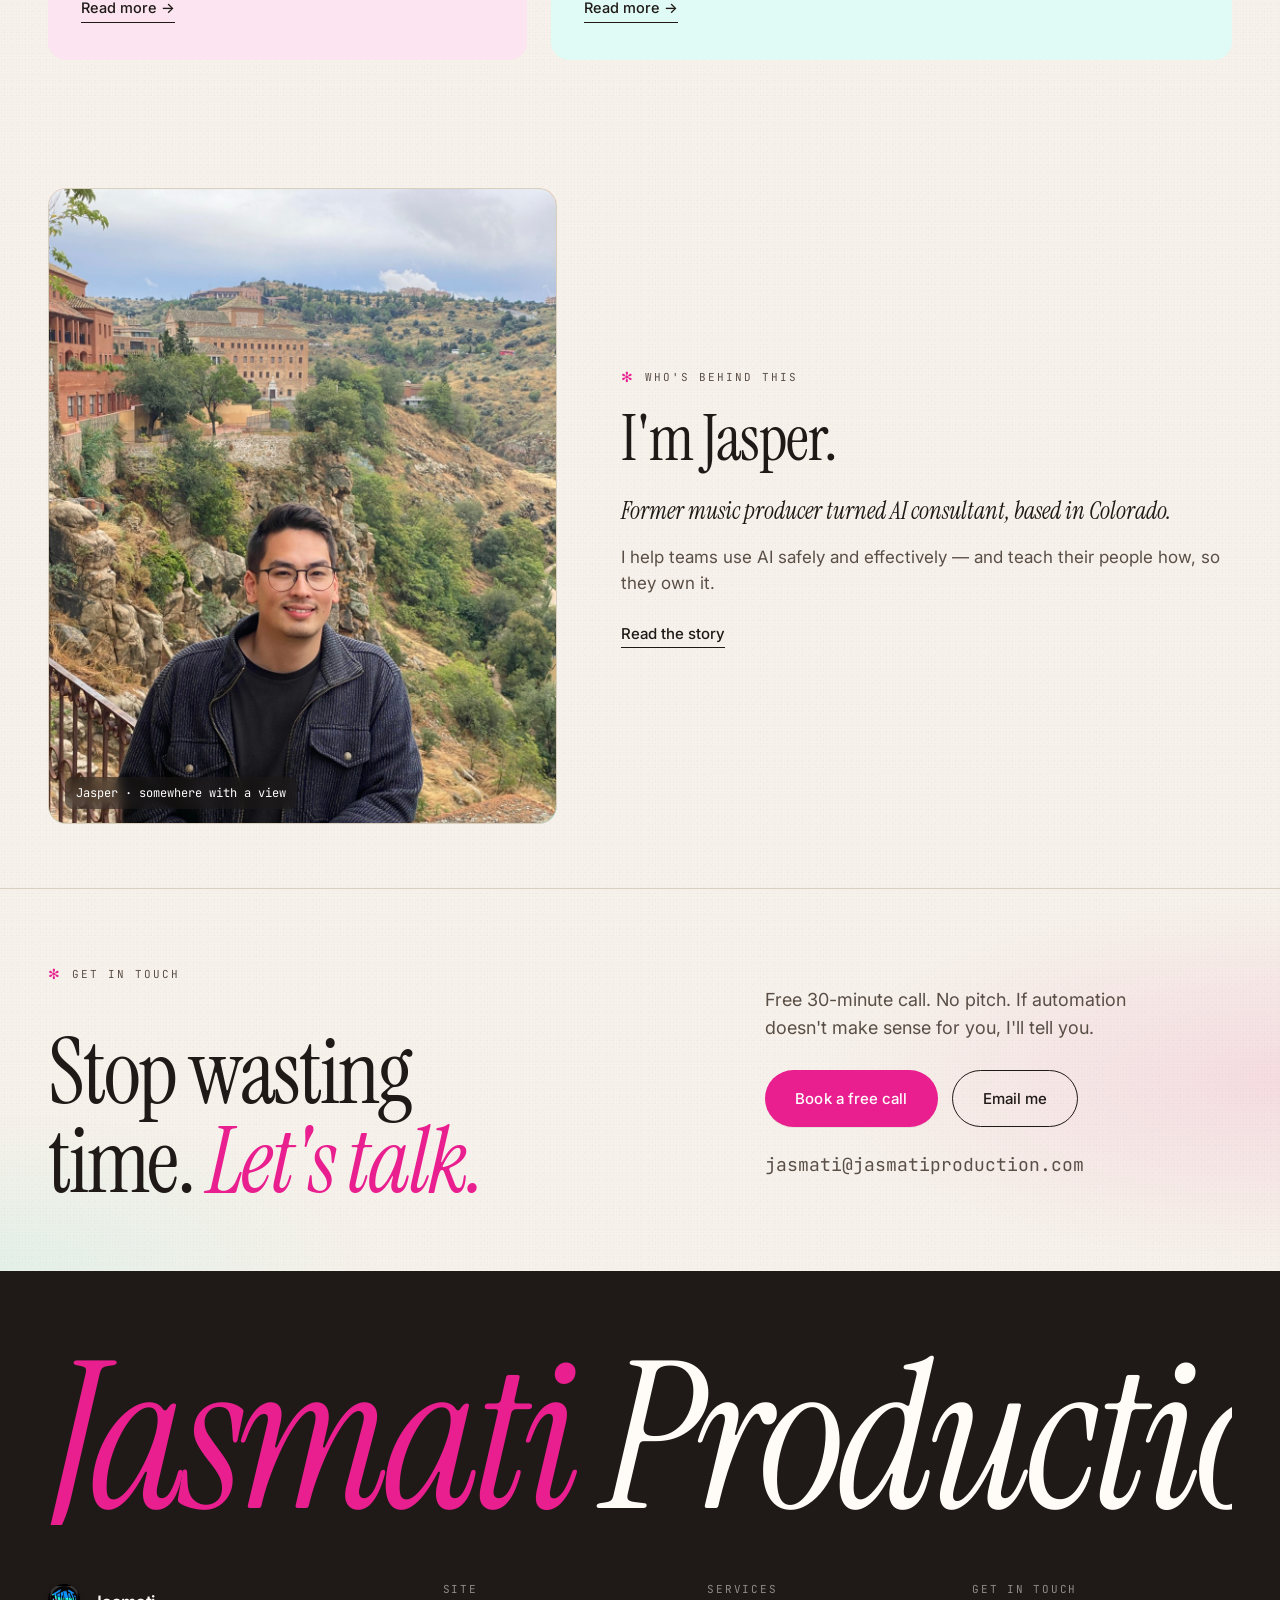
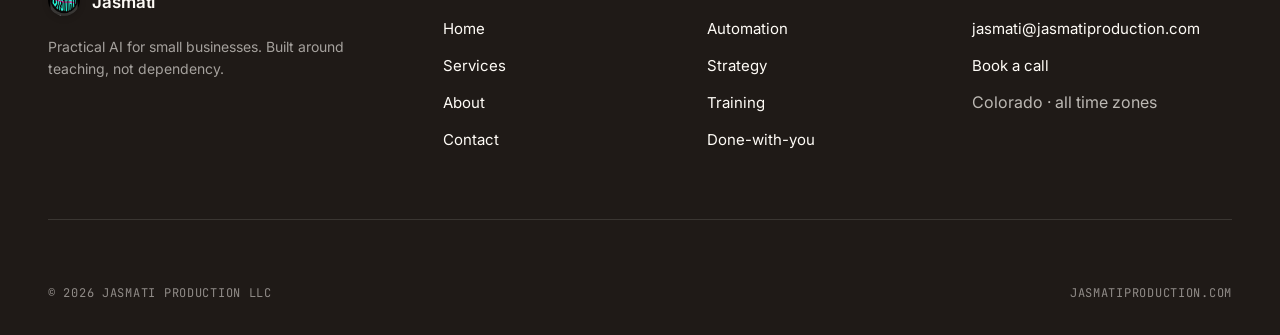
==== commit 068a5305: "Trim copy across home, services, about, projects pages - Home: remove redundant Process section, one" ====
--- a/index.html
+++ b/index.html
@@ -72,7 +72,7 @@
         <span class="eyebrow">Sound familiar</span>
         <h2 style="margin-top:18px;">You know AI <span class="serif italic accent">could</span> help.</h2>
       </div>
-      <p>You just don't know where to start — and every conversation about it feels overwhelming or vaguely sales-y.</p>
+      <p>You just don't know where to start.</p>
     </div>
     <ul class="pain-list reveal">
       <li class="pain-item">
@@ -109,7 +109,7 @@
         <span class="pillar__tape">Rule 01</span>
         <div class="pillar__num">i.</div>
         <h3>I teach as I build.</h3>
-        <p>Every decision gets explained out loud. You'll understand <em>how</em> it works, not just <em>that</em> it works.</p>
+        <p>Every decision explained out loud. You'll understand <em>how</em> it works.</p>
       </div>
       <div class="pillar">
         <span class="pillar__tape">Rule 02</span>
@@ -121,7 +121,7 @@
         <span class="pillar__tape">Rule 03</span>
         <div class="pillar__num">iii.</div>
         <h3>You own it.</h3>
-        <p>No retainers. No lock-in. When we're done, you can run it without me.</p>
+        <p>No retainers, no lock-in. You can run it without me.</p>
       </div>
     </div>
   </div>
@@ -147,51 +147,21 @@
       <a class="svc svc--2" href="services.html#strategy">
         <span class="svc__num">02 / Strategy</span>
         <h3>AI strategy, honest.</h3>
-        <p>A 90-minute deep-dive into your workflows. You leave with a plan — even if the plan is "don't build this yet."</p>
+        <p>A 90-minute deep-dive. You leave with a plan — even if it's "don't build this yet."</p>
         <span class="svc__cta">Read more →</span>
       </a>
       <a class="svc svc--3" href="services.html#training">
         <span class="svc__num">03 / Training</span>
         <h3>Learn it yourself.</h3>
-        <p>Hands-on training on Claude Code, n8n, and the rest. Templates, recordings, real examples.</p>
+        <p>Hands-on training on Claude Code, n8n, and the rest.</p>
         <span class="svc__cta">Read more →</span>
       </a>
       <a class="svc svc--4" href="services.html#dwy">
         <span class="svc__num">04 / Done-with-you</span>
         <h3>Build side-by-side.</h3>
-        <p>I work, you watch and learn. Every step recorded and documented so you can take it from there.</p>
-        <span class="svc__cta">Read more →</span>
-      </a>
-    </div>
-  </div>
-</section>
-
-<!-- PROCESS -->
-<section class="section section--ink" id="how-it-works">
-  <div class="container">
-    <div class="split-heading reveal">
-      <div>
-        <span class="eyebrow">How it works</span>
-        <h2 style="margin-top:18px;color:var(--paper);">Three steps. <span class="serif italic accent">No surprises.</span></h2>
-      </div>
-      <p style="color:rgba(255,252,247,0.65);">Same shape every engagement, whether it's one workflow or twenty.</p>
-    </div>
-    <div class="process reveal">
-      <div class="process__step">
-        <div class="process__num">i.</div>
-        <h3>Talk.</h3>
-        <p>Honest assessment of where AI fits — and where it doesn't.</p>
-      </div>
-      <div class="process__step">
-        <div class="process__num">ii.</div>
-        <h3>Build.</h3>
-        <p>Screen-shared, explained as I go. You're learning, not just watching.</p>
-      </div>
-      <div class="process__step">
-        <div class="process__num">iii.</div>
-        <h3>Own.</h3>
-        <p>Docs, recordings, and the confidence to run it yourself.</p>
-      </div>
+        <p>I build, you watch and learn — every step recorded so you can take over.</p>
+        <span class="svc__cta">Read more →</span>
+      </a>
     </div>
   </div>
 </section>
@@ -207,10 +177,8 @@
       <div>
         <span class="eyebrow">Who's behind this</span>
         <h2 style="margin-top:18px;margin-bottom:24px;">I'm Jasper.</h2>
-        <p class="lede">Former music producer turned AI Software consultant.
-
-I empower businesses by educating their people how to best use AI. Safely and effectively.</p>
-        <p>Based in Colorado. Started Jasmati to help people learn AI at their own pace, so that they can be competitive and successful in today's fast changing market.</p>
+        <p class="lede">Former music producer turned AI consultant, based in Colorado.</p>
+        <p>I help teams use AI safely and effectively — and teach their people how, so they own it.</p>
         <div style="margin-top:24px;"><a href="about.html" class="arrow-link">Read the story</a></div>
       </div>
     </div>
